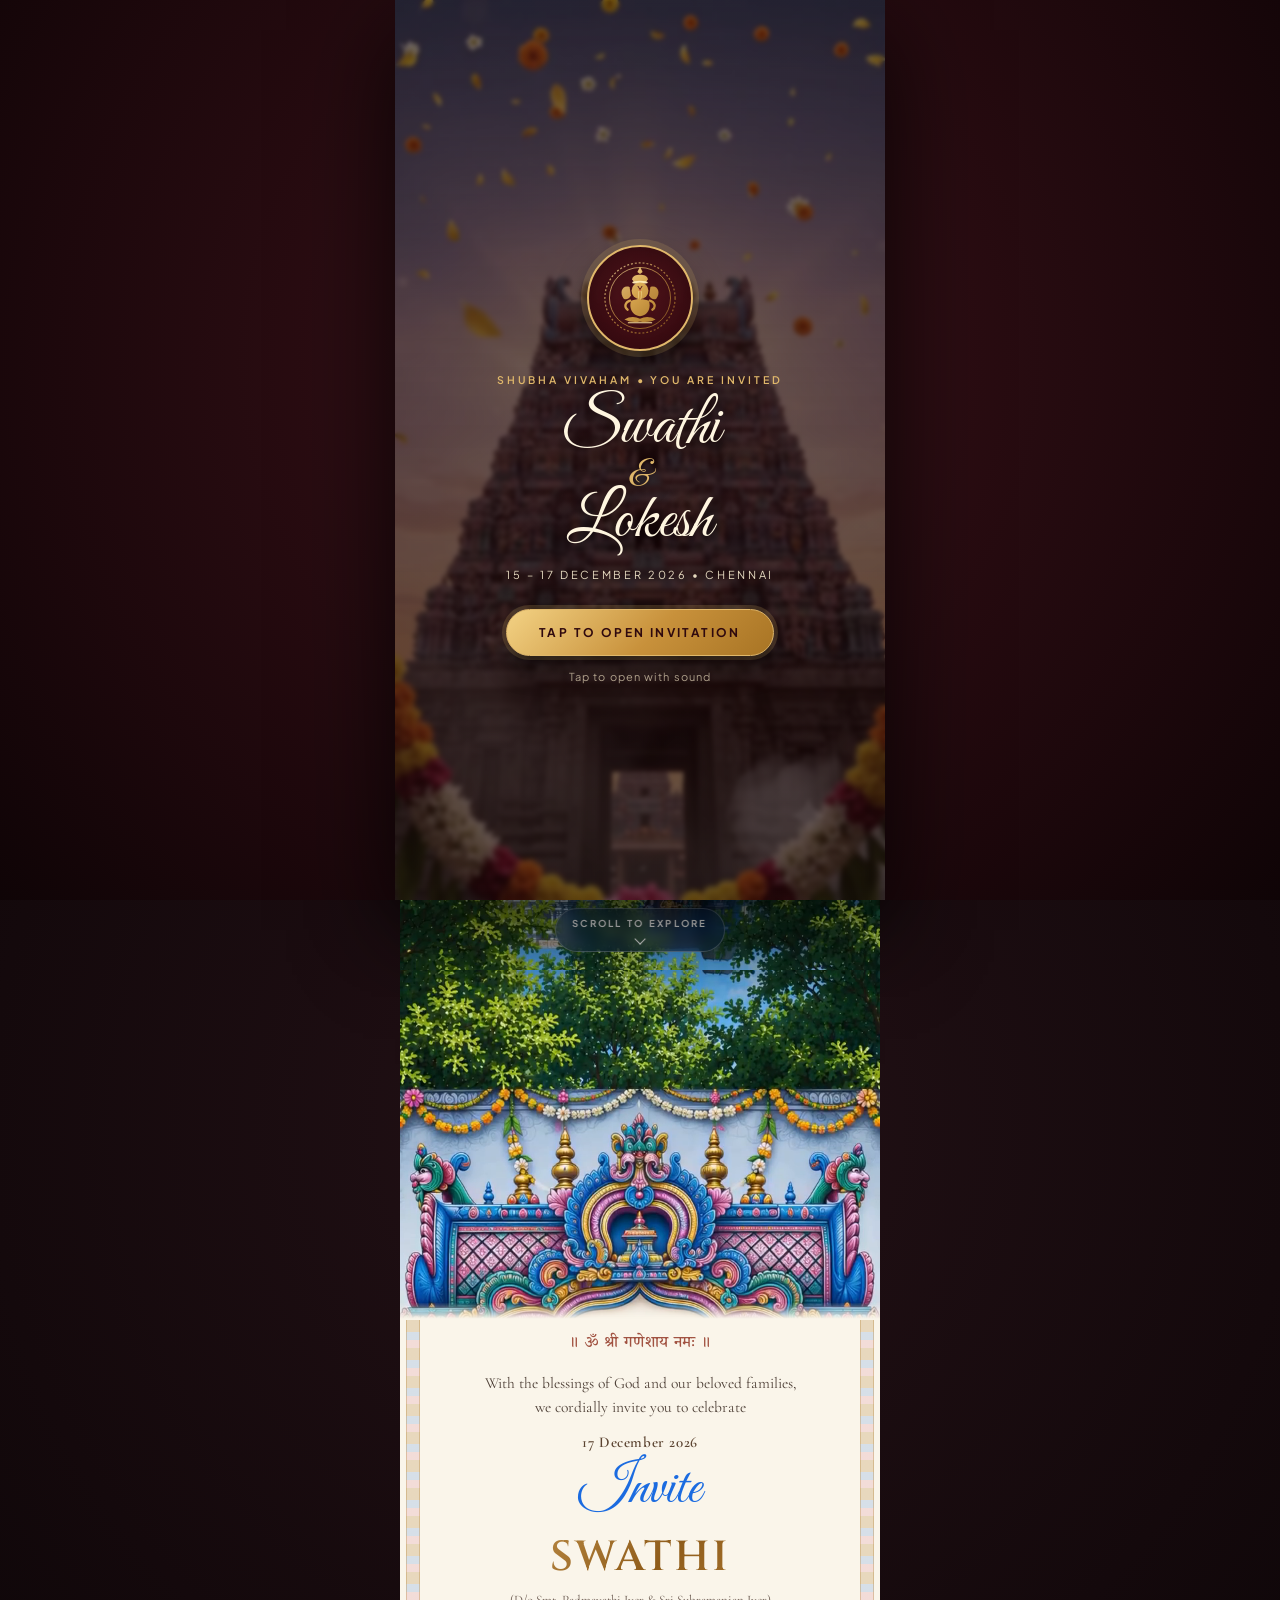
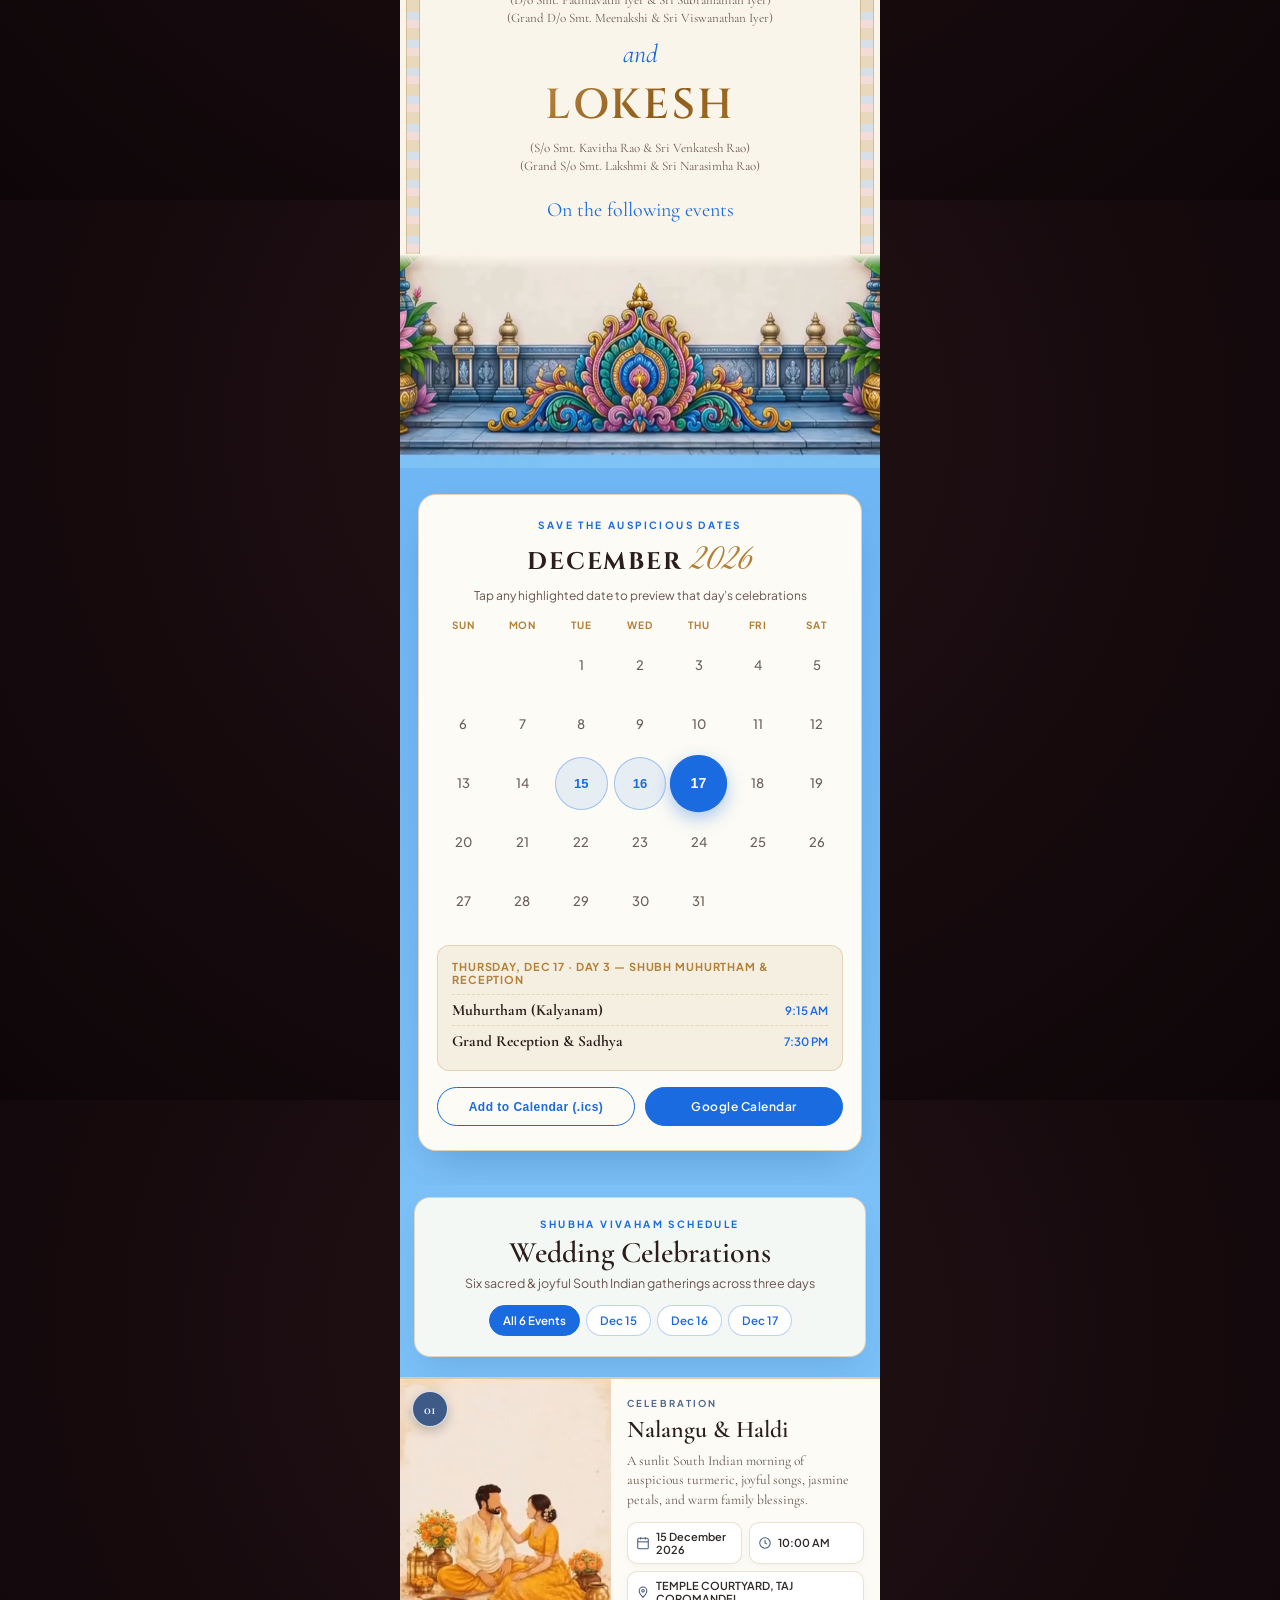
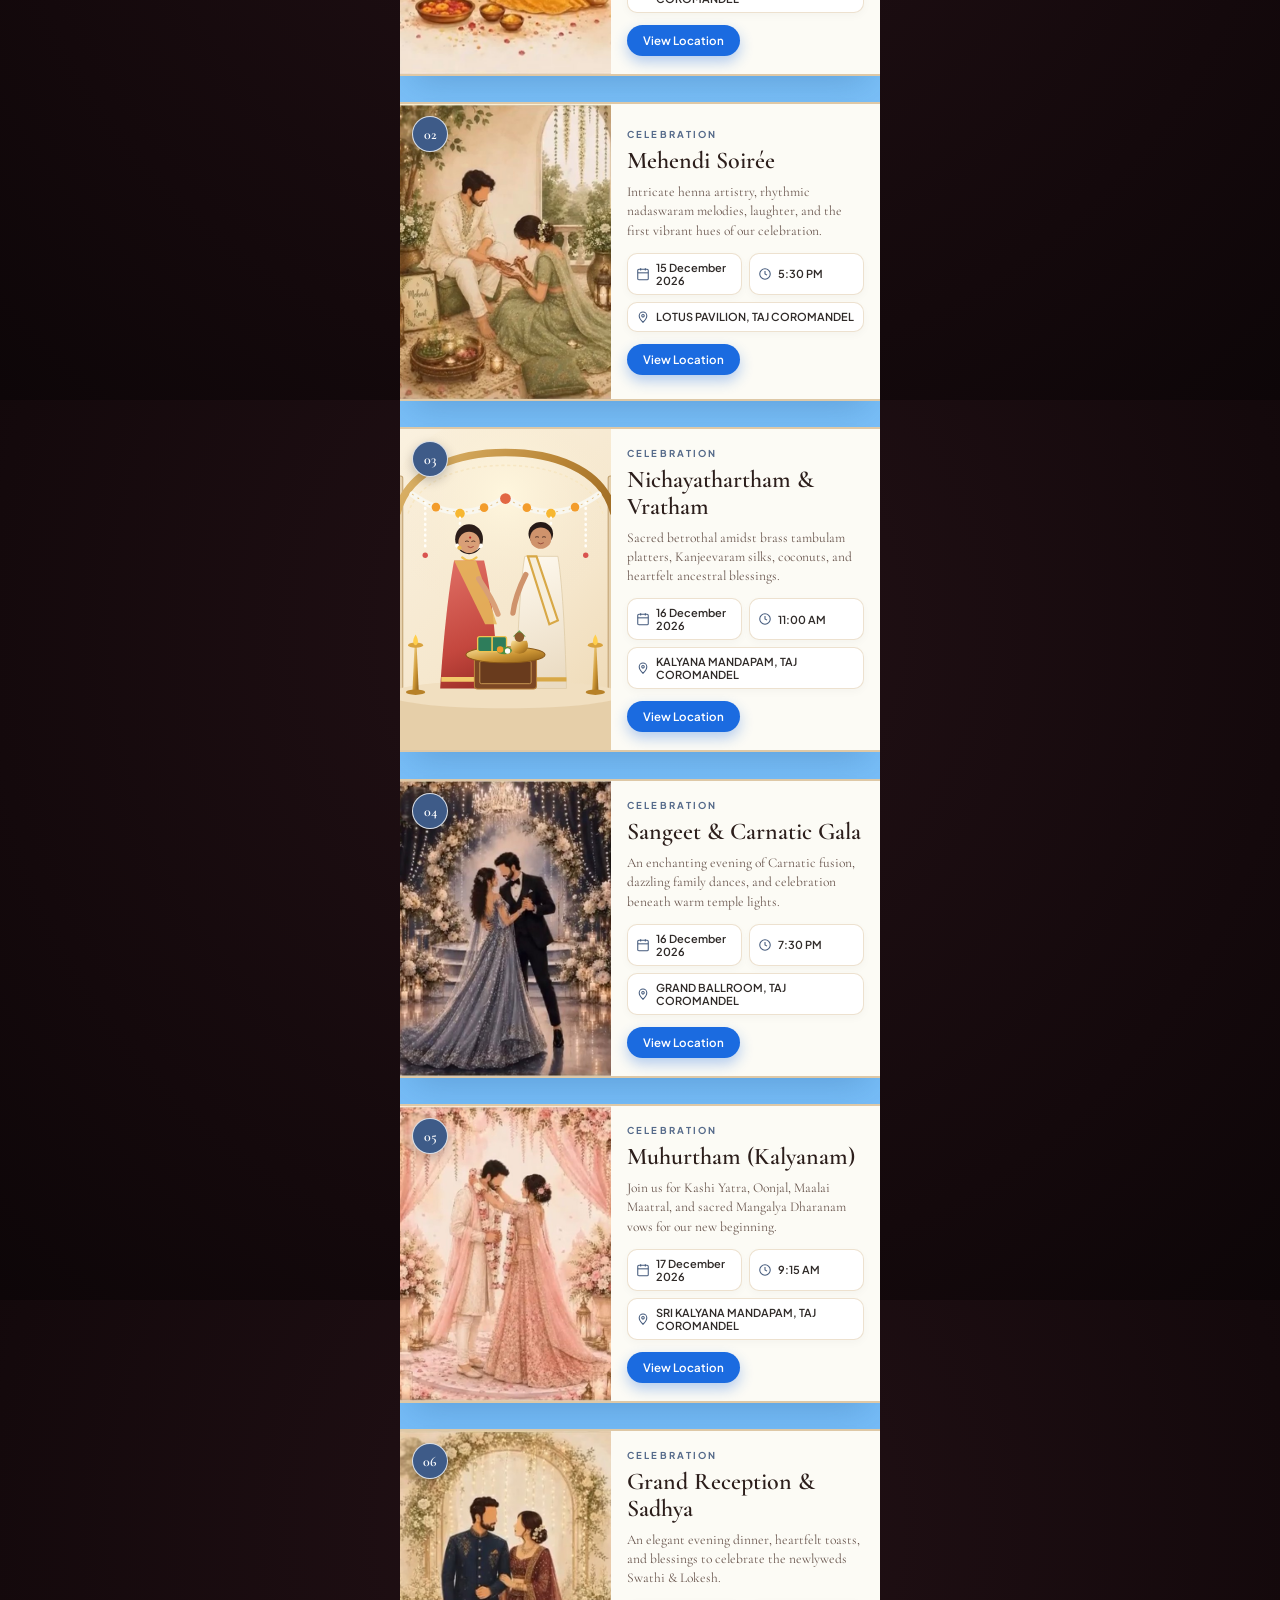
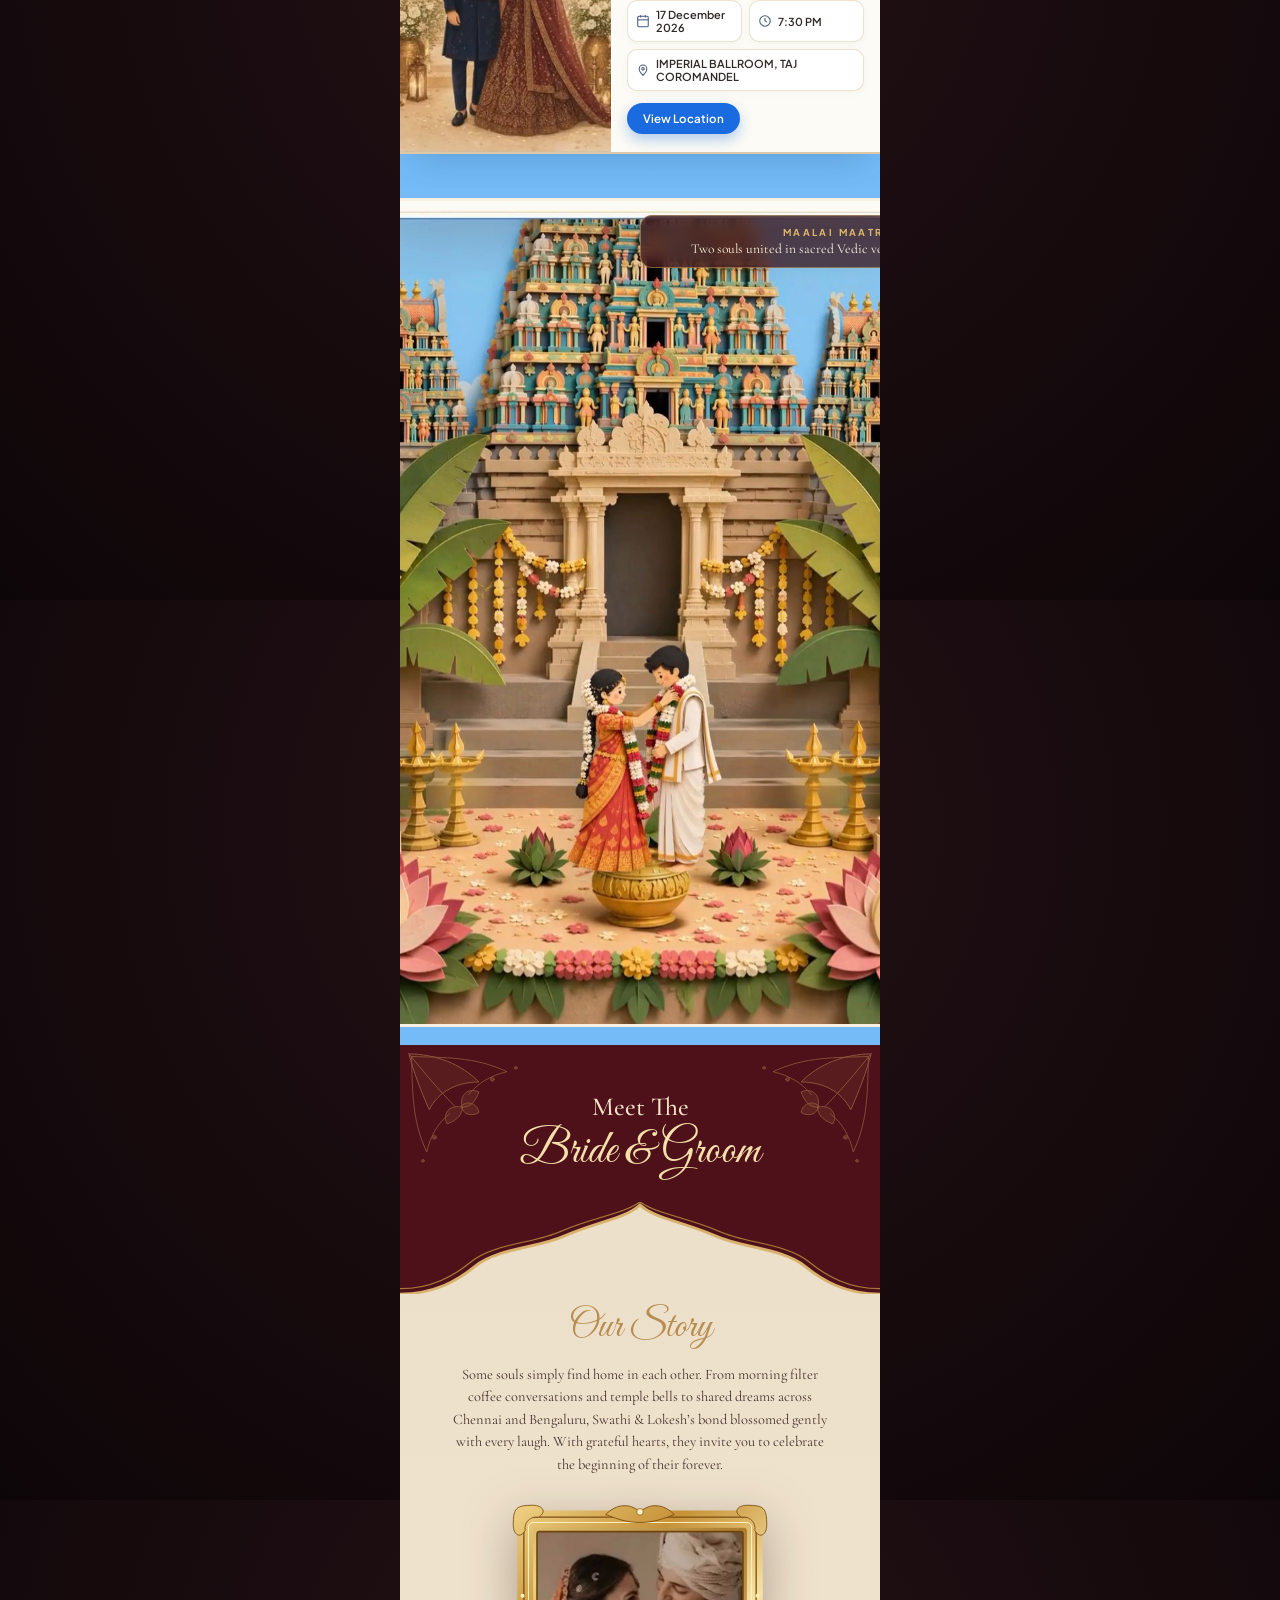
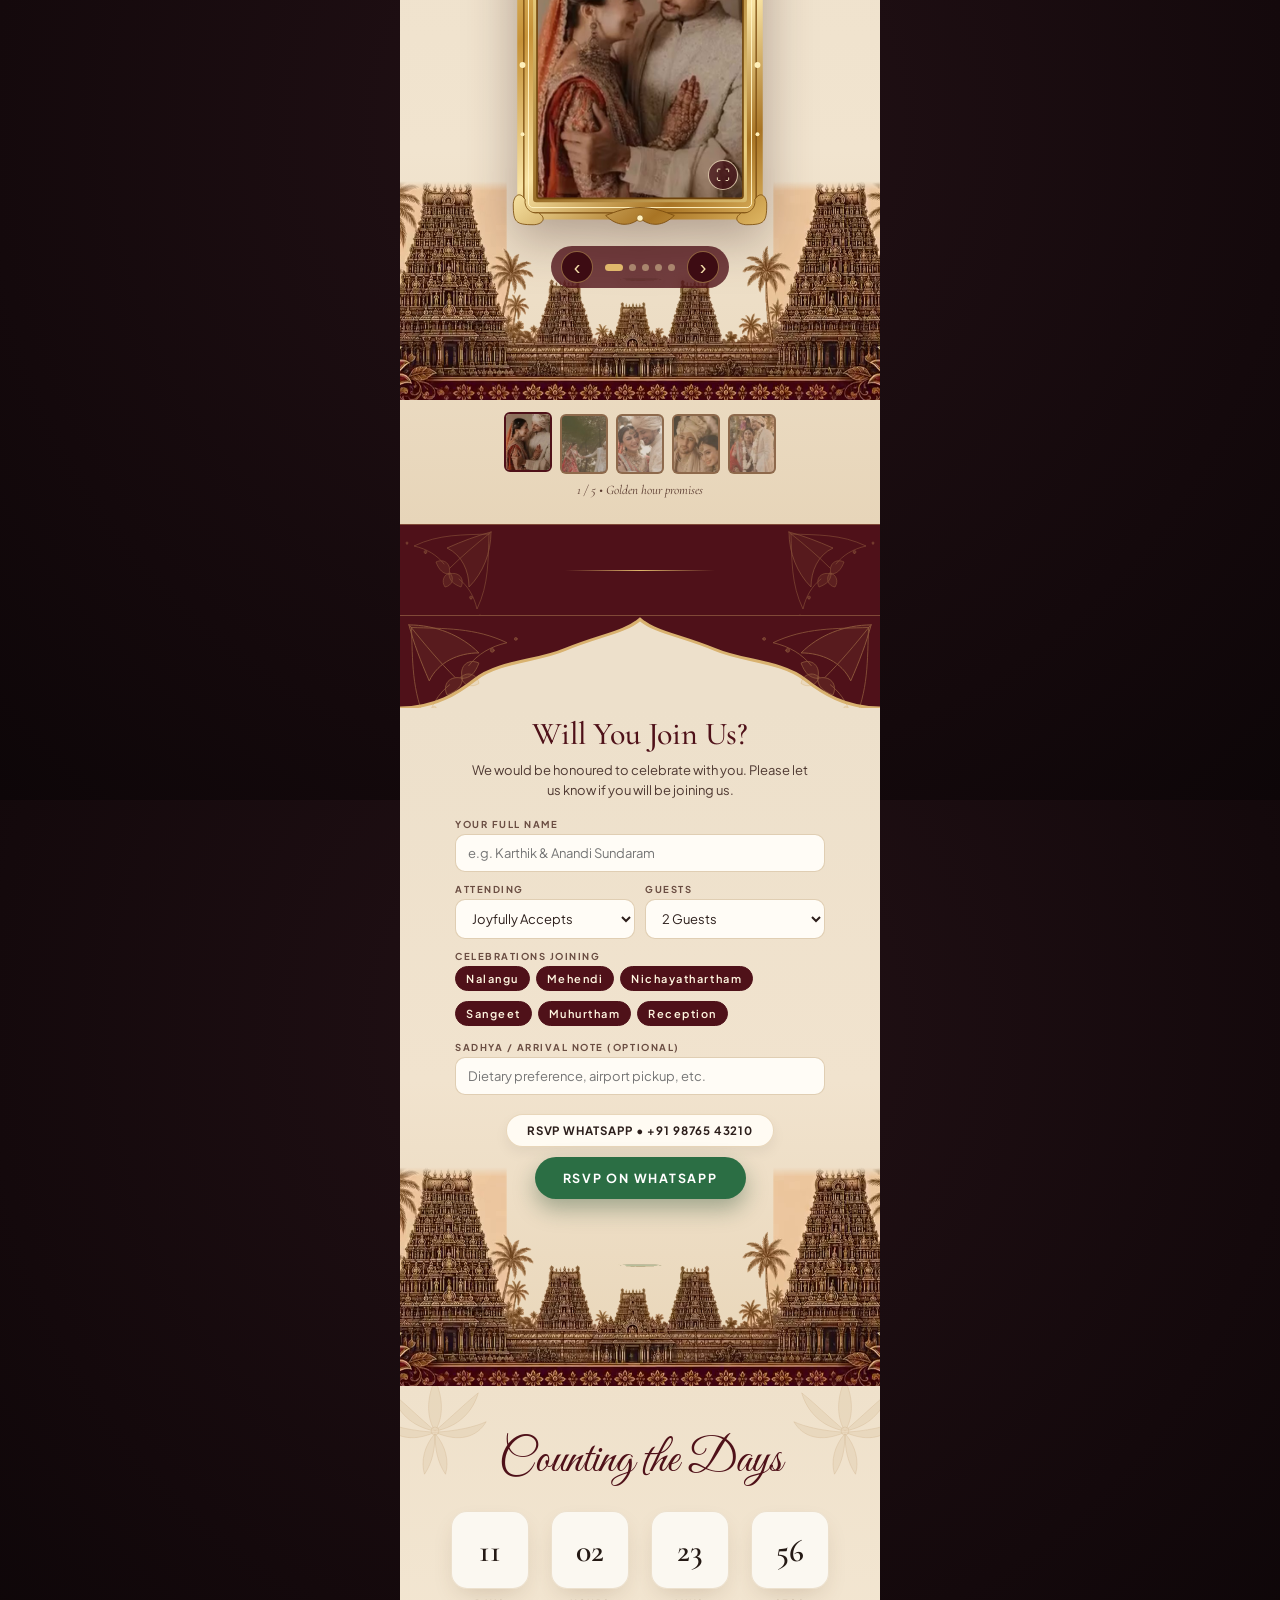
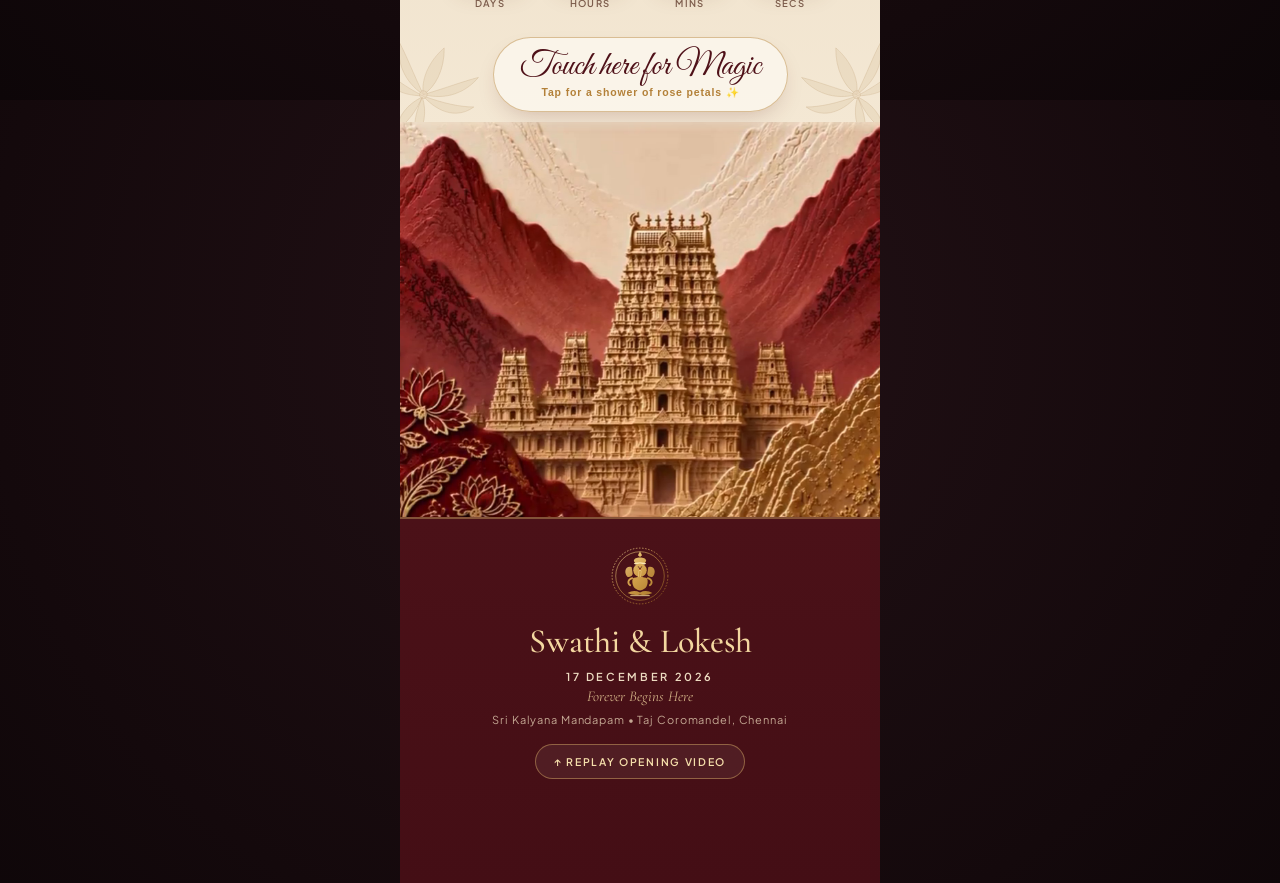
==== index.html @ 9c8e1f67 "Initial commit: Swathi & Lokesh South Indian wedding invitation" ====
<!DOCTYPE html>
<html lang="en">
<head>
  <meta charset="UTF-8" />
  <meta name="viewport" content="width=device-width, initial-scale=1.0, viewport-fit=cover" />
  <title>Swathi &amp; Lokesh — South Indian Wedding Invitation | 17 December 2026</title>
  <meta name="description" content="With the blessings of God and our beloved families, you are warmly invited to celebrate the South Indian wedding of Swathi &amp; Lokesh on 15–17 December 2026 in Chennai." />
  <link rel="preconnect" href="https://fonts.googleapis.com" />
  <link rel="preconnect" href="https://fonts.gstatic.com" crossorigin />
  <link href="https://fonts.googleapis.com/css2?family=Cinzel:wght@400;500;600;700&family=Cormorant+Garamond:ital,wght@0,400;0,500;0,600;1,400;1,600&family=Great+Vibes&family=Noto+Serif+Devanagari:wght@400;500;600&family=Plus+Jakarta+Sans:wght@400;500;600;700&display=swap" rel="stylesheet" />
  <link rel="stylesheet" href="styles.css" />
</head>
<body class="intro-locked">
  <!-- Floating Rose Petal Shower Layer (Intro Burst + Touch Here for Magic) -->
  <div id="petalLayer" class="petal-layer" aria-hidden="true"></div>

  <!-- =========================================================
       OPENING VIDEO INTRO (TAP TO OPEN -> PLAY -> REVEAL MAIN)
       ========================================================= -->
  <div id="introOverlay" class="intro-overlay" role="dialog" aria-modal="true" aria-label="Swathi and Lokesh Wedding Video Invitation">
    <div class="intro-video-stage">
      <video id="introVideo" class="intro-video" playsinline preload="auto" poster="assets/intro-poster.jpg">
        <source src="assets/intro.mp4" type="video/mp4" />
      </video>

      <!-- Subtle playback controls (visible while video is playing) -->
      <div class="intro-video-controls">
        <button id="introMuteBtn" type="button" class="intro-ctrl-btn" aria-label="Mute intro video">
          Sound On
        </button>
        <button id="introSkipBtn" type="button" class="intro-ctrl-btn" aria-label="Skip intro video">
          Skip &rsaquo;
        </button>
      </div>

      <!-- Tap-to-open cover shown before video starts -->
      <div class="intro-tap-cover" id="introTapCover" role="button" tabindex="0" aria-label="Tap to open and play Swathi and Lokesh wedding invitation video">
        <div class="intro-centerpiece">
          <div class="intro-crest-ring">
            <img src="assets/ganesha-emblem.svg" alt="Lord Ganesha Crest" class="intro-ganesha" />
          </div>
          <p class="intro-eyebrow">SHUBHA VIVAHAM &bull; YOU ARE INVITED</p>
          <h1 class="intro-couple">
            <span>Swathi</span>
            <span class="intro-amp">&amp;</span>
            <span>Lokesh</span>
          </h1>
          <p class="intro-date-line">15 – 17 DECEMBER 2026 &bull; CHENNAI</p>

          <button id="openInviteBtn" type="button" class="open-door-btn">
            <span>TAP TO OPEN INVITATION</span>
            <span class="btn-shimmer" aria-hidden="true"></span>
          </button>
          <p class="intro-tap-hint">Tap to open with sound</p>
        </div>
      </div>
    </div>
  </div>

  <!-- Right-edge Section Navigation Dots -->
  <nav id="sectionNav" class="section-nav" aria-label="Invitation sections">
    <a href="#sec-hero" class="nav-dot active" data-sec="sec-hero" title="Welcome" aria-label="Welcome"></a>
    <a href="#sec-invite" class="nav-dot" data-sec="sec-invite" title="Formal Invite" aria-label="Formal Invite"></a>
    <a href="#sec-calendar" class="nav-dot" data-sec="sec-calendar" title="Calendar" aria-label="Calendar"></a>
    <a href="#sec-events" class="nav-dot" data-sec="sec-events" title="Celebrations" aria-label="Celebrations"></a>
    <a href="#sec-diorama" class="nav-dot" data-sec="sec-diorama" title="Maalai Maatral" aria-label="Maalai Maatral"></a>
    <a href="#sec-story-gallery" class="nav-dot" data-sec="sec-story-gallery" title="Story &amp; Gallery" aria-label="Story and Gallery"></a>
    <a href="#sec-rsvp" class="nav-dot" data-sec="sec-rsvp" title="RSVP" aria-label="RSVP"></a>
    <a href="#sec-closing" class="nav-dot" data-sec="sec-closing" title="Countdown &amp; Closing" aria-label="Countdown and Closing"></a>
  </nav>

  <!-- =========================================================
       MAIN INVITATION EXPERIENCE
       ========================================================= -->
  <main id="inviteMain" class="invite-shell" aria-hidden="true">

    <!-- SECTION 1: HERO AZURE SKY + BEHIND-GOPURAM PARALLAX -->
    <section id="sec-hero" class="invite-section sec-hero reveal-section">
      <div class="sky-backdrop" aria-hidden="true">
        <div class="cloud cloud-1"></div>
        <div class="cloud cloud-2"></div>
        <div class="cloud cloud-3"></div>
      </div>

      <!-- Title sits between Sky and Gopuram Cutout so it glides behind the tower -->
      <div id="heroParallaxTitle" class="hero-title-layer">
        <p class="hero-top-kicker anim-rise" style="--d: 0.08s">SHUBHA VIVAHAM</p>
        <h2 class="hero-names anim-rise" style="--d: 0.16s">
          <span class="hero-name-main">SWATHI</span>
          <span class="hero-name-and">AND</span>
          <span class="hero-name-main">LOKESH</span>
        </h2>
        <p class="hero-date-sub anim-rise" style="--d: 0.28s">17 DECEMBER 2026</p>
        <p class="hero-married-sub anim-rise" style="--d: 0.36s">ARE GETTING MARRIED</p>
      </div>

      <!-- Foreground Gopuram Cutout (transparent sky) -->
      <div class="hero-gopuram-wrap">
        <img src="assets/hero-gopuram-cutout.png" alt="Vibrant South Indian Temple Gopuram" class="hero-gopuram-img" />
      </div>

      <a href="#sec-invite" class="scroll-cue" aria-label="Scroll to Formal Invitation">
        <span>SCROLL TO EXPLORE</span>
        <span class="scroll-arrow"></span>
      </a>
    </section>

    <!-- SECTION 2: PAINTED MANDAPAM ARCH & FORMAL INVITE -->
    <section id="sec-invite" class="invite-section sec-invite reveal-section">
      <div class="mandapam-top-wrap anim-rise" style="--d: 0.05s">
        <img src="assets/mandapam-arch-top.png" alt="Ornate Painted South Indian Mandapam Arch" class="mandapam-arch-top-img" />
      </div>

      <div class="mandapam-body">
        <div class="temple-side-border left" aria-hidden="true"></div>
        <div class="temple-side-border right" aria-hidden="true"></div>

        <div class="mandapam-content">
          <p class="shlok-om anim-rise" style="--d: 0.1s" lang="sa">॥ ॐ श्री गणेशाय नमः ॥</p>
          <p class="invite-blessing anim-rise" style="--d: 0.16s">
            With the blessings of God and our beloved families,<br />
            we cordially invite you to celebrate
          </p>
          <p class="invite-date-pill anim-rise" style="--d: 0.22s">17 December 2026</p>

          <h3 class="invite-script-heading anim-scale-in" style="--d: 0.26s">Invite</h3>

          <div class="invite-person anim-from-left" style="--d: 0.32s">
            <h4 class="invite-gold-name">SWATHI</h4>
            <p class="lineage-line">(D/o Smt. Padmavathi Iyer &amp; Sri Subramanian Iyer)</p>
            <p class="lineage-line">(Grand D/o Smt. Meenakshi &amp; Sri Viswanathan Iyer)</p>
          </div>

          <p class="invite-and-script anim-scale-in" style="--d: 0.38s">and</p>

          <div class="invite-person anim-from-right" style="--d: 0.42s">
            <h4 class="invite-gold-name">LOKESH</h4>
            <p class="lineage-line">(S/o Smt. Kavitha Rao &amp; Sri Venkatesh Rao)</p>
            <p class="lineage-line">(Grand S/o Smt. Lakshmi &amp; Sri Narasimha Rao)</p>
          </div>

          <p class="invite-events-lead anim-rise" style="--d: 0.48s">On the following events</p>
        </div>
      </div>

      <div class="mandapam-bottom-wrap anim-rise" style="--d: 0.2s">
        <img src="assets/mandapam-arch-bottom.png" alt="Hand-painted South Indian Temple Balustrade" class="mandapam-arch-bottom-img" />
      </div>
    </section>

    <!-- SECTION 3: INTERACTIVE SAVE-THE-DATES CALENDAR (DECEMBER 2026) -->
    <section id="sec-calendar" class="invite-section sec-calendar reveal-section">
      <div class="sky-transition-band">
        <article class="calendar-card anim-scale-in" style="--d: 0.1s">
          <div class="calendar-inner">
            <p class="cal-eyebrow">SAVE THE AUSPICIOUS DATES</p>
            <h3 class="cal-heading">
              <span class="cal-month">DECEMBER</span>
              <span class="cal-year">2026</span>
            </h3>
            <p class="cal-subtitle">Tap any highlighted date to preview that day&rsquo;s celebrations</p>

            <div class="cal-weekdays" aria-hidden="true">
              <span>SUN</span><span>MON</span><span>TUE</span><span>WED</span><span>THU</span><span>FRI</span><span>SAT</span>
            </div>
            <div id="calendarGrid" class="cal-grid" role="grid" aria-label="December 2026 Wedding Calendar">
              <!-- Populated by script.js -->
            </div>

            <div id="calDayPreview" class="cal-day-preview" aria-live="polite">
              <!-- Dynamic selected date events -->
            </div>

            <div class="cal-actions">
              <button id="downloadIcsBtn" type="button" class="cal-btn-outline">
                Add to Calendar (.ics)
              </button>
              <a
                class="cal-btn-solid"
                target="_blank"
                rel="noopener noreferrer"
                href="https://calendar.google.com/calendar/render?action=TEMPLATE&text=Swathi+%26+Lokesh+South+Indian+Wedding&dates=20261215T043000Z/20261217T173000Z&details=Three-day+South+Indian+Wedding+Celebration+of+Swathi+%26+Lokesh+at+Taj+Coromandel%2C+Chennai.&location=Taj+Coromandel%2C+Nungambakkam%2C+Chennai"
              >
                Google Calendar
              </a>
            </div>
          </div>
        </article>
      </div>
    </section>

    <!-- SECTION 4: 6 SOUTH INDIAN WEDDING EVENTS -->
    <section id="sec-events" class="invite-section sec-events reveal-section">
      <header class="events-header anim-rise" style="--d: 0.08s">
        <p class="events-eyebrow">SHUBHA VIVAHAM SCHEDULE</p>
        <h3 class="events-title">Wedding Celebrations</h3>
        <p class="events-sub">Six sacred &amp; joyful South Indian gatherings across three days</p>

        <div class="day-tabs" role="tablist" aria-label="Filter wedding celebrations by day">
          <button type="button" class="day-tab active" data-day="all" role="tab" aria-selected="true">All 6 Events</button>
          <button type="button" class="day-tab" data-day="2026-12-15" role="tab" aria-selected="false">Dec 15</button>
          <button type="button" class="day-tab" data-day="2026-12-16" role="tab" aria-selected="false">Dec 16</button>
          <button type="button" class="day-tab" data-day="2026-12-17" role="tab" aria-selected="false">Dec 17</button>
        </div>
      </header>

      <div id="eventsList" class="events-stack">
        <!-- Rendered dynamically by script.js -->
      </div>
    </section>

    <!-- SECTION 5: SACRED MAALAI MAATRAL TEMPLE DIORAMA -->
    <section id="sec-diorama" class="invite-section sec-diorama reveal-section">
      <div class="diorama-frame anim-scale-in" style="--d: 0.08s">
        <img src="assets/diorama-temple-couple.jpg" alt="3D South Indian temple wedding diorama of bride and groom exchanging garlands" class="diorama-img" id="dioramaImg" />
        <div class="diorama-lamp-glow left" aria-hidden="true"></div>
        <div class="diorama-lamp-glow right" aria-hidden="true"></div>
        <div class="diorama-caption anim-rise" style="--d: 0.25s">
          <span class="diorama-tag">MAALAI MAATRAL</span>
          <p>Two souls united in sacred Vedic vows, silk, and jasmine</p>
        </div>
      </div>
    </section>

    <!-- SECTION 6: MEET THE BRIDE & GROOM · OUR STORY & 5-PHOTO GALLERY -->
    <section id="sec-story-gallery" class="invite-section sec-story-gallery reveal-section">
      <div class="maroon-header">
        <img src="assets/floral-filigree.svg" alt="" class="filigree-corner left" aria-hidden="true" />
        <img src="assets/floral-filigree.svg" alt="" class="filigree-corner right" aria-hidden="true" />

        <div class="maroon-title-wrap anim-rise" style="--d: 0.08s">
          <p class="meet-the-label">Meet The</p>
          <h3 class="bride-groom-script">Bride &amp; Groom</h3>
        </div>
      </div>

      <!-- Ornate Gold Scalloped Arch Opening into Ivory Story & Gallery -->
      <div class="scalloped-arch-panel">
        <div class="arch-scallop-cap" aria-hidden="true">
          <svg viewBox="0 0 480 120" preserveAspectRatio="none" class="scallop-svg">
            <path d="M0,120 L0,0 L480,0 L480,120 C445,120 422,102 405,84 C382,60 342,60 315,44 C278,24 256,22 240,4 C224,22 202,24 165,44 C138,60 98,60 75,84 C58,102 35,120 0,120 Z" fill="#4f1119" />
            <path d="M0,120 C35,120 58,102 75,84 C98,60 138,60 165,44 C202,24 224,22 240,4 C256,22 278,24 315,44 C342,60 382,60 405,84 C422,102 445,120 480,120" fill="none" stroke="#d9b26f" stroke-width="3.5" />
            <path d="M0,113 C32,113 54,96 71,78 C94,54 134,54 161,38 C198,18 222,16 240,0 C258,16 282,18 319,38 C346,54 386,54 409,78 C426,96 448,113 480,113" fill="none" stroke="#a67938" stroke-width="1.5" />
          </svg>
        </div>

        <div class="arch-ivory-content">
          <h4 class="our-story-script anim-rise" style="--d: 0.12s">Our Story</h4>
          <p class="our-story-copy anim-rise" style="--d: 0.18s">
            Some souls simply find home in each other. From morning filter coffee conversations
            and temple bells to shared dreams across Chennai and Bengaluru, Swathi &amp; Lokesh&rsquo;s
            bond blossomed gently with every laugh. With grateful hearts, they invite you to
            celebrate the beginning of their forever.
          </p>

          <!-- Ornate Gold Framed 5-Image Gallery Carousel -->
          <div class="gallery-stage anim-scale-in" style="--d: 0.24s">
            <div id="galleryFrameWrap" class="gallery-frame-wrap" role="region" aria-label="Couple Photo Gallery">
              <img id="galleryMainImg" src="assets/gallery-1.jpg" alt="Swathi and Lokesh couple portrait 1" class="gallery-photo" />
              <img src="assets/gold-frame.svg" alt="" class="gold-frame-overlay" aria-hidden="true" />
              <button id="galleryOpenLightbox" type="button" class="gallery-expand-btn" aria-label="View full screen photo">
                &#x26F6;
              </button>
            </div>

            <!-- Panoramic Sepia Temple Skyline Anchor -->
            <div class="skyline-backdrop-wrap" aria-hidden="true">
              <img src="assets/maroon-temple-skyline.png" alt="" class="skyline-img" />
            </div>

            <!-- Carousel Controls (overlaying skyline like video) -->
            <div class="gallery-controls">
              <button id="galPrevBtn" type="button" class="gal-arrow" aria-label="Previous gallery photo">&lsaquo;</button>
              <div id="galDots" class="gal-dots" role="tablist" aria-label="Choose gallery photo"></div>
              <button id="galNextBtn" type="button" class="gal-arrow" aria-label="Next gallery photo">&rsaquo;</button>
            </div>
          </div>

          <!-- 5 Thumbnail Slots (easy preview & replacement) -->
          <div id="galThumbStrip" class="gal-thumb-strip anim-rise" style="--d: 0.3s" aria-label="Gallery photo thumbnails"></div>
          <p id="galCaption" class="gal-caption">1 / 5 &bull; Golden hour promises</p>
        </div>
      </div>

      <div class="maroon-divider-band">
        <img src="assets/floral-filigree.svg" alt="" class="divider-ornament left" aria-hidden="true" />
        <span class="divider-flourish" aria-hidden="true"></span>
        <img src="assets/floral-filigree.svg" alt="" class="divider-ornament right" aria-hidden="true" />
      </div>
    </section>

    <!-- SECTION 7: WILL YOU JOIN US? WHATSAPP RSVP -->
    <section id="sec-rsvp" class="invite-section sec-rsvp reveal-section">
      <div class="rsvp-maroon-shell">
        <img src="assets/floral-filigree.svg" alt="" class="filigree-corner left" aria-hidden="true" />
        <img src="assets/floral-filigree.svg" alt="" class="filigree-corner right" aria-hidden="true" />

        <div class="rsvp-scallop-cap" aria-hidden="true">
          <svg viewBox="0 0 480 110" preserveAspectRatio="none" class="scallop-svg">
            <path d="M0,110 L0,0 L480,0 L480,110 C445,110 422,92 405,76 C382,54 342,54 315,40 C278,22 256,20 240,4 C224,20 202,22 165,40 C138,54 98,54 75,76 C58,92 35,110 0,110 Z" fill="#4f1119" />
            <path d="M0,110 C35,110 58,92 75,76 C98,54 138,54 165,40 C202,22 224,20 240,4 C256,20 278,22 315,40 C342,54 382,54 405,76 C422,92 445,110 480,110" fill="none" stroke="#d9b26f" stroke-width="3.5" />
          </svg>
        </div>

        <div class="rsvp-arch-body">
          <h3 class="rsvp-heading anim-rise" style="--d: 0.1s">Will You Join Us?</h3>
          <p class="rsvp-intro anim-rise" style="--d: 0.16s">
            We would be honoured to celebrate with you. Please let us know if you will be joining us.
          </p>

          <form id="rsvpForm" class="rsvp-form anim-rise" style="--d: 0.22s" novalidate>
            <div class="rsvp-field">
              <label for="rsvpName">YOUR FULL NAME</label>
              <input id="rsvpName" type="text" placeholder="e.g. Karthik &amp; Anandi Sundaram" required />
            </div>

            <div class="rsvp-row">
              <div class="rsvp-field">
                <label for="rsvpStatus">ATTENDING</label>
                <select id="rsvpStatus">
                  <option value="Joyfully Accepts">Joyfully Accepts</option>
                  <option value="Regretfully Declines">Regretfully Declines</option>
                </select>
              </div>
              <div class="rsvp-field">
                <label for="rsvpGuests">GUESTS</label>
                <select id="rsvpGuests">
                  <option value="1">1 Guest</option>
                  <option value="2" selected>2 Guests</option>
                  <option value="3">3 Guests</option>
                  <option value="4">4 Guests</option>
                  <option value="5+">5+ Family</option>
                </select>
              </div>
            </div>

            <div class="rsvp-field">
              <label>CELEBRATIONS JOINING</label>
              <div class="rsvp-checks">
                <label class="rsvp-pill"><input type="checkbox" value="Nalangu & Haldi" checked /><span>Nalangu</span></label>
                <label class="rsvp-pill"><input type="checkbox" value="Mehendi Soirée" checked /><span>Mehendi</span></label>
                <label class="rsvp-pill"><input type="checkbox" value="Nichayathartham & Vratham" checked /><span>Nichayathartham</span></label>
                <label class="rsvp-pill"><input type="checkbox" value="Sangeet & Carnatic Gala" checked /><span>Sangeet</span></label>
                <label class="rsvp-pill"><input type="checkbox" value="Muhurtham (Kalyanam)" checked /><span>Muhurtham</span></label>
                <label class="rsvp-pill"><input type="checkbox" value="Grand Reception & Sadhya" checked /><span>Reception</span></label>
              </div>
            </div>

            <div class="rsvp-field">
              <label for="rsvpNote">SADHYA / ARRIVAL NOTE (OPTIONAL)</label>
              <input id="rsvpNote" type="text" placeholder="Dietary preference, airport pickup, etc." />
            </div>

            <div class="rsvp-submit-wrap">
              <div class="rsvp-desk-pill">RSVP WHATSAPP &bull; +91 98765 43210</div>
              <button type="submit" class="btn-rsvp-wa">
                <span>RSVP ON WHATSAPP</span>
              </button>
            </div>
          </form>

          <div class="rsvp-skyline-base" aria-hidden="true">
            <img src="assets/maroon-temple-skyline.png" alt="" class="skyline-img" />
          </div>
        </div>
      </div>
    </section>

    <!-- SECTION 8: CLOSING VIEW (COUNTDOWN + TOUCH FOR MAGIC + TEMPLE MOUNTAINS) -->
    <section id="sec-closing" class="invite-section sec-closing reveal-section">
      <div class="parchment-countdown-band">
        <img src="assets/embossed-lotus.svg" alt="" class="embossed-corner tl" aria-hidden="true" />
        <img src="assets/embossed-lotus.svg" alt="" class="embossed-corner tr" aria-hidden="true" />
        <img src="assets/embossed-lotus.svg" alt="" class="embossed-corner bl" aria-hidden="true" />
        <img src="assets/embossed-lotus.svg" alt="" class="embossed-corner br" aria-hidden="true" />

        <h3 class="counting-script anim-rise" style="--d: 0.08s">Counting the Days</h3>

        <div class="countdown-row anim-scale-in" style="--d: 0.16s" aria-live="off">
          <div class="cd-card">
            <div class="cd-box"><span id="cdDays">00</span></div>
            <small>DAYS</small>
          </div>
          <div class="cd-card">
            <div class="cd-box"><span id="cdHours">00</span></div>
            <small>HOURS</small>
          </div>
          <div class="cd-card">
            <div class="cd-box"><span id="cdMins">00</span></div>
            <small>MINS</small>
          </div>
          <div class="cd-card">
            <div class="cd-box"><span id="cdSecs">00</span></div>
            <small>SECS</small>
          </div>
        </div>

        <button id="magicPetalBtn" type="button" class="magic-touch-btn anim-rise" style="--d: 0.24s">
          <span class="magic-script">Touch here for Magic</span>
          <span class="magic-hint">Tap for a shower of rose petals &#10024;</span>
        </button>
      </div>

      <div class="closing-mountains-wrap">
        <img src="assets/closing-temple-mountains.png" alt="Golden South Indian temple rising amidst sculpted crimson mountains" class="closing-mountains-img" id="closingMountainsImg" />
      </div>

      <footer class="closing-footer">
        <img src="assets/ganesha-emblem.svg" alt="Lord Ganesha" class="closing-ganesha anim-scale-in" style="--d: 0.08s" />
        <h2 class="closing-couple anim-rise" style="--d: 0.14s">Swathi &amp; Lokesh</h2>
        <p class="closing-date anim-rise" style="--d: 0.2s">17 DECEMBER 2026</p>
        <p class="closing-forever anim-rise" style="--d: 0.24s">Forever Begins Here</p>
        <p class="closing-venue anim-rise" style="--d: 0.28s">Sri Kalyana Mandapam &bull; Taj Coromandel, Chennai</p>

        <button id="replayIntroBtn" type="button" class="replay-btn anim-rise" style="--d: 0.32s">
          &uarr; REPLAY OPENING VIDEO
        </button>
      </footer>
    </section>

  </main>

  <!-- =========================================================
       POST-INTRO BOTTOM PREVIEW CONFIRMATION BAR
       ========================================================= -->
  <div id="previewBar" class="preview-bar" hidden>
    <button id="previewConfirmBtn" type="button" class="preview-bar-btn">
      <span class="preview-pulse" aria-hidden="true"></span>
      <span>This is a preview only &mdash; click to confirm</span>
    </button>
  </div>

  <!-- =========================================================
       PREVIEW CONFIRMATION MODAL (MAYUR & SUMIT ON WHATSAPP)
       ========================================================= -->
  <div id="confirmModal" class="modal-backdrop" role="dialog" aria-modal="true" aria-labelledby="confirmModalTitle" hidden>
    <div class="modal-card">
      <button id="closeConfirmModal" type="button" class="modal-close" aria-label="Close modal">&times;</button>
      <p class="modal-eyebrow">INVITATION PREVIEW</p>
      <h3 id="confirmModalTitle" class="modal-title">Confirm This Wedding Invite</h3>
      <p class="modal-copy">
        Love this South Indian wedding invitation for <strong>Swathi &amp; Lokesh</strong>? Reach out directly on WhatsApp to confirm, customize photos &amp; dates, and publish yours:
      </p>

      <div class="modal-contacts-text">
        Contact Mayur - 8866363293 &nbsp;|&nbsp; Sumit - 9427000017
      </div>

      <div class="wa-btn-stack">
        <a
          class="wa-contact-btn"
          target="_blank"
          rel="noopener noreferrer"
          href="https://wa.me/918866363293?text=Hello%20Mayur!%20I%20just%20previewed%20the%20Swathi%20%26%20Lokesh%20South%20Indian%20wedding%20invitation%20website%20and%20I%E2%80%99m%20interested%20in%20confirming%20a%20custom%20invite.%20Please%20share%20the%20next%20steps!"
        >
          <span class="wa-chip">WhatsApp</span>
          <span class="wa-person">Contact Mayur &ndash; 8866363293</span>
        </a>

        <a
          class="wa-contact-btn"
          target="_blank"
          rel="noopener noreferrer"
          href="https://wa.me/919427000017?text=Hello%20Sumit!%20I%20just%20previewed%20the%20Swathi%20%26%20Lokesh%20South%20Indian%20wedding%20invitation%20website%20and%20I%E2%80%99m%20interested%20in%20confirming%20a%20custom%20invite.%20Please%20share%20the%20next%20steps!"
        >
          <span class="wa-chip">WhatsApp</span>
          <span class="wa-person">Contact Sumit &ndash; 9427000017</span>
        </a>
      </div>
    </div>
  </div>

  <!-- =========================================================
       GALLERY FULL-SCREEN LIGHTBOX MODAL
       ========================================================= -->
  <div id="lightboxModal" class="modal-backdrop lightbox-backdrop" role="dialog" aria-modal="true" aria-label="Couple photo viewer" hidden>
    <div class="lightbox-card">
      <button id="lbClose" type="button" class="modal-close" aria-label="Close gallery">&times;</button>
      <div class="lightbox-frame">
        <img id="lbImg" src="" alt="" />
        <p id="lbCaption" class="lb-caption"></p>
      </div>
      <div class="lb-controls">
        <button id="lbPrev" type="button" class="lb-nav" aria-label="Previous photo">&larr; Prev</button>
        <span id="lbCounter" class="lb-counter">1 / 5</span>
        <button id="lbNext" type="button" class="lb-nav" aria-label="Next photo">Next &rarr;</button>
      </div>
    </div>
  </div>

  <script src="script.js"></script>
</body>
</html>
---- styles.css ----
:root {
  --sky-deep: #0b6fd6;
  --sky-mid: #1a88ea;
  --sky-band: #74bbf7;
  --ivory-warm: #faf5ea;
  --ivory-card: #fcfbf5;
  --parchment: #f2e5d0;
  --maroon-deep: #4f1119;
  --maroon-footer: #440e15;
  --gold-temple: #b38038;
  --gold-bright: #e0b86b;
  --gold-pale: #f5dfab;
  --cobalt-ink: #1b6be0;
  --emerald-rsvp: #2b6e44;
  --ink-dark: #2c1e1b;
  --ink-muted: #68554d;

  --font-display: 'Cinzel', 'Cormorant Garamond', Georgia, serif;
  --font-serif: 'Cormorant Garamond', Georgia, serif;
  --font-script: 'Great Vibes', 'Cormorant Garamond', cursive;
  --font-sans: 'Plus Jakarta Sans', -apple-system, BlinkMacSystemFont, sans-serif;
  --font-devanagari: 'Noto Serif Devanagari', serif;
}

*,
*::before,
*::after {
  box-sizing: border-box;
}

html {
  scroll-behavior: smooth;
  scroll-snap-type: y proximity;
  background: radial-gradient(circle at 50% 25%, #231116 0%, #14090c 70%, #0d0608 100%);
  color: var(--ink-dark);
  font-family: var(--font-sans);
  -webkit-font-smoothing: antialiased;
}

body {
  margin: 0;
  min-height: 100vh;
  overflow-x: hidden;
  display: flex;
  justify-content: center;
  background: transparent;
}

body.intro-locked {
  overflow: hidden;
  height: 100vh;
}

/* =========================================================
   PETAL LAYER (INTRO BURST & TOUCH HERE FOR MAGIC)
   ========================================================= */
.petal-layer {
  position: fixed;
  inset: 0;
  pointer-events: none;
  z-index: 1200;
  overflow: hidden;
}

.petal-node {
  position: fixed;
  top: -60px;
  pointer-events: none;
  will-change: transform, opacity;
  animation: petalCascade var(--dur, 4.8s) cubic-bezier(0.28, 0.08, 0.32, 1) forwards;
}

.petal-burst-node {
  position: fixed;
  pointer-events: none;
  will-change: transform, opacity;
  animation: petalBurst var(--dur, 2.4s) cubic-bezier(0.18, 0.85, 0.35, 1) forwards;
}

@keyframes petalCascade {
  0% {
    transform: translate3d(0, -40px, 0) rotateZ(0deg) rotateX(0deg) scale(0.85);
    opacity: 0;
  }
  10% {
    opacity: 0.96;
  }
  50% {
    transform: translate3d(var(--sway, 42px), 52vh, 0) rotateZ(var(--rotMid, 160deg)) rotateX(150deg) scale(1);
    opacity: 0.95;
  }
  90% {
    opacity: 0.88;
  }
  100% {
    transform: translate3d(var(--endX, -24px), 112vh, 0) rotateZ(var(--rotEnd, 360deg)) rotateX(320deg) scale(0.92);
    opacity: 0;
  }
}

@keyframes petalBurst {
  0% {
    transform: translate3d(0, 0, 0) rotate(0deg) scale(0.45);
    opacity: 0;
  }
  16% {
    opacity: 1;
  }
  100% {
    transform: translate3d(var(--tx, 0px), var(--ty, -260px), 0) rotate(var(--rot, 260deg)) scale(1.05);
    opacity: 0;
  }
}

/* =========================================================
   OPENING VIDEO INTRO OVERLAY (TAP TO OPEN -> PLAY -> MAIN)
   ========================================================= */
.intro-overlay {
  position: fixed;
  inset: 0;
  z-index: 1000;
  display: flex;
  align-items: center;
  justify-content: center;
  background: radial-gradient(circle at 50% 40%, #3a1219 0%, #1d080c 70%, #0f0406 100%);
  transition: opacity 0.85s cubic-bezier(0.22, 1, 0.36, 1), visibility 0.85s;
}

.intro-overlay.is-finished {
  opacity: 0;
  visibility: hidden;
  pointer-events: none;
}

.intro-video-stage {
  position: relative;
  width: min(100vw, 490px);
  height: 100vh;
  max-height: 100dvh;
  overflow: hidden;
  background: #140709;
  box-shadow: 0 30px 90px rgba(0, 0, 0, 0.78);
}

.intro-video {
  display: block;
  width: 100%;
  height: 100%;
  object-fit: cover;
}

.intro-video-controls {
  position: absolute;
  top: max(16px, env(safe-area-inset-top));
  right: 16px;
  z-index: 6;
  display: flex;
  gap: 8px;
  opacity: 0;
  pointer-events: none;
  transform: translateY(-6px);
  transition: opacity 0.35s ease, transform 0.35s ease;
}

.intro-overlay.is-playing:not(.is-finished) .intro-video-controls {
  opacity: 1;
  pointer-events: auto;
  transform: translateY(0);
}

.intro-ctrl-btn {
  border: 1px solid rgba(245, 223, 171, 0.45);
  background: rgba(24, 6, 9, 0.62);
  backdrop-filter: blur(8px);
  color: #fff3d6;
  font-family: var(--font-sans);
  font-size: 11px;
  font-weight: 600;
  letter-spacing: 0.08em;
  padding: 7px 13px;
  border-radius: 999px;
  cursor: pointer;
  transition: background 0.2s ease;
}

.intro-ctrl-btn:hover {
  background: rgba(54, 14, 20, 0.85);
}

.intro-tap-cover {
  position: absolute;
  inset: 0;
  z-index: 5;
  cursor: pointer;
  outline: none;
  background: linear-gradient(
    180deg,
    rgba(22, 6, 9, 0.56) 0%,
    rgba(32, 8, 13, 0.68) 48%,
    rgba(22, 6, 9, 0.62) 100%
  );
  backdrop-filter: blur(2px);
  transition: opacity 0.55s ease, visibility 0.55s, transform 0.6s cubic-bezier(0.22, 1, 0.36, 1);
}

.intro-overlay.is-playing .intro-tap-cover {
  opacity: 0;
  visibility: hidden;
  pointer-events: none;
  transform: scale(1.04);
}

.intro-centerpiece {
  position: relative;
  z-index: 5;
  height: 100%;
  padding: 64px 24px 36px;
  display: flex;
  flex-direction: column;
  align-items: center;
  justify-content: center;
  text-align: center;
  color: var(--gold-pale);
}

.intro-crest-ring {
  width: 106px;
  height: 106px;
  border-radius: 50%;
  background: radial-gradient(circle, rgba(79, 17, 25, 0.96) 0%, rgba(44, 7, 12, 0.98) 100%);
  border: 2px solid var(--gold-bright);
  box-shadow: 0 0 0 6px rgba(224, 184, 107, 0.16), 0 14px 30px rgba(0, 0, 0, 0.55);
  display: flex;
  align-items: center;
  justify-content: center;
  margin-bottom: 22px;
  animation: crestFloat 3.4s ease-in-out infinite;
}

@keyframes crestFloat {
  0%, 100% { transform: translateY(0); }
  50% { transform: translateY(-5px); }
}

.intro-ganesha {
  width: 78px;
  height: 78px;
}

.intro-eyebrow {
  margin: 0 0 10px;
  font-size: 10.5px;
  letter-spacing: 0.28em;
  color: var(--gold-bright);
  font-weight: 600;
}

.intro-couple {
  margin: 0;
  font-family: var(--font-script);
  font-weight: 400;
  font-size: clamp(48px, 12vw, 64px);
  line-height: 1.02;
  color: #fff6e0;
  text-shadow: 0 4px 18px rgba(0, 0, 0, 0.6);
  display: flex;
  flex-direction: column;
  align-items: center;
}

.intro-amp {
  font-size: 0.56em;
  color: var(--gold-bright);
  margin: -4px 0;
}

.intro-date-line {
  margin: 12px 0 28px;
  font-size: 11px;
  letter-spacing: 0.24em;
  color: rgba(255, 244, 214, 0.88);
}

.open-door-btn {
  position: relative;
  overflow: hidden;
  border: 1.5px solid var(--gold-bright);
  background: linear-gradient(135deg, #f3d284 0%, #c8913b 55%, #a87424 100%);
  color: #2f090e;
  font-family: var(--font-sans);
  font-size: 12px;
  font-weight: 700;
  letter-spacing: 0.2em;
  padding: 15px 32px;
  border-radius: 999px;
  cursor: pointer;
  box-shadow: 0 10px 28px rgba(0, 0, 0, 0.45), 0 0 0 4px rgba(224, 184, 107, 0.2);
  transition: transform 0.25s ease, box-shadow 0.25s ease;
}

.open-door-btn:hover {
  transform: translateY(-2px);
  box-shadow: 0 14px 32px rgba(0, 0, 0, 0.55), 0 0 0 6px rgba(224, 184, 107, 0.28);
}

.btn-shimmer {
  position: absolute;
  inset: 0;
  background: linear-gradient(110deg, transparent 30%, rgba(255, 255, 255, 0.5) 50%, transparent 70%);
  transform: translateX(-110%);
  animation: shimmerSweep 2.8s ease-in-out infinite;
}

@keyframes shimmerSweep {
  0%, 40% { transform: translateX(-110%); }
  100% { transform: translateX(130%); }
}

.intro-tap-hint {
  margin: 14px 0 0;
  font-size: 11px;
  letter-spacing: 0.1em;
  color: rgba(255, 240, 206, 0.7);
}

/* =========================================================
   RIGHT-EDGE SECTION NAV DOTS
   ========================================================= */
.section-nav {
  position: fixed;
  right: max(12px, calc(50vw - 266px));
  top: 50%;
  transform: translateY(-50%);
  z-index: 400;
  display: flex;
  flex-direction: column;
  gap: 10px;
  padding: 8px 5px;
  border-radius: 999px;
  background: rgba(24, 10, 14, 0.34);
  backdrop-filter: blur(8px);
  opacity: 0;
  pointer-events: none;
  transition: opacity 0.45s ease;
}

body:not(.intro-locked) .section-nav {
  opacity: 1;
  pointer-events: auto;
}

.nav-dot {
  width: 8px;
  height: 8px;
  border-radius: 50%;
  background: rgba(255, 246, 224, 0.45);
  transition: transform 0.25s ease, background 0.25s ease, height 0.25s ease;
}

.nav-dot.active {
  background: var(--gold-bright);
  height: 18px;
  border-radius: 999px;
}

@media (max-width: 560px) {
  .section-nav {
    right: 6px;
    gap: 8px;
    padding: 6px 4px;
  }
}

/* =========================================================
   MAIN SHELL & SECTION REVEAL ANIMATIONS
   ========================================================= */
.invite-shell {
  width: 100%;
  max-width: 480px;
  min-height: 100vh;
  background: var(--ivory-warm);
  box-shadow: 0 0 80px rgba(0, 0, 0, 0.55);
  overflow-x: clip;
}

.invite-section {
  position: relative;
  scroll-snap-align: start;
  scroll-snap-stop: normal;
}

.anim-rise,
.anim-from-left,
.anim-from-right,
.anim-scale-in {
  opacity: 0;
  transition:
    opacity 0.85s cubic-bezier(0.22, 1, 0.36, 1) var(--d, 0s),
    transform 0.9s cubic-bezier(0.22, 1, 0.36, 1) var(--d, 0s);
  will-change: opacity, transform;
}

.anim-rise { transform: translateY(28px); }
.anim-from-left { transform: translateX(-28px); }
.anim-from-right { transform: translateX(28px); }
.anim-scale-in { transform: scale(0.92) translateY(16px); }

.reveal-section.is-visible .anim-rise,
.reveal-section.is-visible .anim-from-left,
.reveal-section.is-visible .anim-from-right,
.reveal-section.is-visible .anim-scale-in {
  opacity: 1;
  transform: translate3d(0, 0, 0) scale(1);
}

/* =========================================================
   SECTION 1: HERO AZURE SKY + GOPURAM PARALLAX
   ========================================================= */
.sec-hero {
  position: relative;
  min-height: 100dvh;
  display: flex;
  flex-direction: column;
  justify-content: flex-end;
  overflow: hidden;
  background: linear-gradient(180deg, #0b6ed5 0%, #1687ec 48%, #47a8f6 100%);
}

.sky-backdrop {
  position: absolute;
  inset: 0;
  pointer-events: none;
  z-index: 1;
}

.cloud {
  position: absolute;
  border-radius: 999px;
  background: radial-gradient(circle at 40% 45%, rgba(255, 255, 255, 0.72), rgba(255, 255, 255, 0.08) 72%, transparent);
  filter: blur(8px);
}

.cloud-1 {
  width: 210px;
  height: 54px;
  top: 12%;
  left: -40px;
  animation: cloudDrift 28s linear infinite;
}

.cloud-2 {
  width: 180px;
  height: 44px;
  top: 24%;
  right: -50px;
  animation: cloudDriftRev 34s linear infinite;
}

.cloud-3 {
  width: 250px;
  height: 60px;
  top: 40%;
  left: 15%;
  opacity: 0.55;
  animation: cloudDrift 42s linear infinite;
}

@keyframes cloudDrift {
  0% { transform: translateX(-30px); }
  50% { transform: translateX(55px); }
  100% { transform: translateX(-30px); }
}

@keyframes cloudDriftRev {
  0% { transform: translateX(30px); }
  50% { transform: translateX(-55px); }
  100% { transform: translateX(30px); }
}

.hero-title-layer {
  position: relative;
  z-index: 2;
  padding: 58px 24px 0;
  text-align: center;
  color: #ffffff;
  margin-bottom: -140px;
  will-change: transform, opacity;
}

.hero-top-kicker {
  margin: 0 0 10px;
  font-size: 10.5px;
  letter-spacing: 0.34em;
  color: rgba(255, 255, 255, 0.88);
  font-weight: 600;
}

.hero-names {
  margin: 0;
  font-family: var(--font-display);
  font-weight: 500;
  display: flex;
  flex-direction: column;
  align-items: center;
  line-height: 1.08;
  text-shadow: 0 4px 20px rgba(7, 54, 114, 0.35);
}

.hero-name-main {
  font-size: clamp(36px, 9.5vw, 48px);
  letter-spacing: 0.08em;
}

.hero-name-and {
  font-size: 15px;
  letter-spacing: 0.24em;
  margin: 4px 0;
  opacity: 0.94;
}

.hero-date-sub {
  margin: 16px 0 4px;
  font-size: 11.5px;
  font-weight: 600;
  letter-spacing: 0.22em;
  color: #ffffff;
}

.hero-married-sub {
  margin: 0;
  font-size: 10.5px;
  letter-spacing: 0.26em;
  color: rgba(255, 255, 255, 0.92);
}

.hero-gopuram-wrap {
  position: relative;
  z-index: 4;
  width: 100%;
  margin-top: auto;
  pointer-events: none;
}

.hero-gopuram-img {
  display: block;
  width: 100%;
  height: auto;
  filter: drop-shadow(0 -6px 18px rgba(10, 52, 108, 0.25));
}

.scroll-cue {
  position: absolute;
  bottom: 18px;
  left: 50%;
  transform: translateX(-50%);
  z-index: 6;
  display: flex;
  flex-direction: column;
  align-items: center;
  gap: 6px;
  text-decoration: none;
  color: #ffffff;
  font-size: 9.5px;
  font-weight: 700;
  letter-spacing: 0.24em;
  padding: 8px 16px;
  border-radius: 999px;
  background: rgba(11, 40, 82, 0.48);
  backdrop-filter: blur(6px);
  border: 1px solid rgba(255, 255, 255, 0.25);
}

.scroll-arrow {
  width: 8px;
  height: 8px;
  border-right: 1.6px solid #fff;
  border-bottom: 1.6px solid #fff;
  transform: rotate(45deg);
  animation: arrowBob 1.6s ease-in-out infinite;
}

@keyframes arrowBob {
  0%, 100% { transform: translateY(-2px) rotate(45deg); }
  50% { transform: translateY(3px) rotate(45deg); }
}

/* =========================================================
   SECTION 2: MANDAPAM ARCH & FORMAL INVITE
   ========================================================= */
.sec-invite {
  background: var(--ivory-warm);
  position: relative;
}

.mandapam-top-wrap {
  position: relative;
  z-index: 2;
  background: linear-gradient(180deg, #47a8f6 0%, #3a9cf2 35%, var(--ivory-warm) 36%);
}

.mandapam-arch-top-img,
.mandapam-arch-bottom-img {
  display: block;
  width: 100%;
  height: auto;
}

.mandapam-body {
  position: relative;
  background: var(--ivory-warm);
  padding: 12px 36px 26px;
  text-align: center;
}

.temple-side-border {
  position: absolute;
  top: 0;
  bottom: 0;
  width: 14px;
  background:
    repeating-linear-gradient(
      180deg,
      rgba(179, 128, 56, 0.25) 0 12px,
      rgba(27, 107, 224, 0.16) 12px 20px,
      rgba(209, 107, 134, 0.18) 20px 28px
    );
  border-inline: 1px solid rgba(179, 128, 56, 0.35);
}

.temple-side-border.left { left: 6px; }
.temple-side-border.right { right: 6px; }

.mandapam-content {
  position: relative;
  z-index: 2;
}

.shlok-om {
  margin: 0 0 14px;
  font-family: var(--font-devanagari);
  font-size: 16px;
  font-weight: 500;
  color: #a15241;
  letter-spacing: 0.04em;
}

.invite-blessing {
  margin: 0 0 14px;
  font-family: var(--font-serif);
  font-size: 15.5px;
  line-height: 1.55;
  color: #4f4138;
}

.invite-date-pill {
  margin: 0 0 10px;
  font-family: var(--font-serif);
  font-size: 15px;
  font-weight: 600;
  color: #5b4330;
  letter-spacing: 0.04em;
}

.invite-script-heading {
  margin: 0 0 12px;
  font-family: var(--font-script);
  font-weight: 400;
  font-size: 56px;
  line-height: 1;
  color: var(--cobalt-ink);
}

.invite-person {
  margin: 8px 0;
}

.invite-gold-name {
  margin: 0 0 6px;
  font-family: var(--font-display);
  font-size: clamp(32px, 8.5vw, 42px);
  font-weight: 600;
  letter-spacing: 0.06em;
  background: linear-gradient(135deg, #d2a45c 0%, #8f5c1a 55%, #b8843b 100%);
  -webkit-background-clip: text;
  background-clip: text;
  color: transparent;
}

.lineage-line {
  margin: 2px 0;
  font-family: var(--font-serif);
  font-size: 13px;
  color: #6b5b51;
}

.invite-and-script {
  margin: 12px 0 8px;
  font-family: var(--font-serif);
  font-style: italic;
  font-size: 26px;
  color: var(--cobalt-ink);
}

.invite-events-lead {
  margin: 24px 0 6px;
  font-family: var(--font-serif);
  font-size: 20px;
  color: var(--cobalt-ink);
}

/* =========================================================
   SECTION 3: INTERACTIVE DECEMBER 2026 CALENDAR WIDGET
   ========================================================= */
.sec-calendar {
  background: linear-gradient(180deg, #6fb6f5 0%, #7bc0f7 100%);
  padding: 26px 18px 34px;
}

.calendar-card {
  background: var(--ivory-card);
  border-radius: 18px;
  border: 1.5px solid rgba(179, 128, 56, 0.35);
  box-shadow: 0 20px 44px -14px rgba(13, 62, 120, 0.28);
  padding: 24px 18px;
  text-align: center;
}

.cal-eyebrow {
  margin: 0 0 6px;
  font-size: 10px;
  font-weight: 700;
  letter-spacing: 0.24em;
  color: var(--cobalt-ink);
}

.cal-heading {
  margin: 0;
  display: flex;
  justify-content: center;
  align-items: baseline;
  gap: 8px;
}

.cal-month {
  font-family: var(--font-display);
  font-size: 24px;
  letter-spacing: 0.08em;
  color: var(--ink-dark);
}

.cal-year {
  font-family: var(--font-script);
  font-size: 38px;
  color: var(--gold-temple);
  font-weight: 400;
}

.cal-subtitle {
  margin: 4px 0 16px;
  font-size: 12px;
  color: var(--ink-muted);
}

.cal-weekdays,
.cal-grid {
  display: grid;
  grid-template-columns: repeat(7, 1fr);
  gap: 6px;
}

.cal-weekdays {
  margin-bottom: 8px;
  font-size: 10px;
  font-weight: 700;
  letter-spacing: 0.08em;
  color: var(--gold-temple);
}

.cal-cell {
  aspect-ratio: 1;
  display: flex;
  align-items: center;
  justify-content: center;
  font-size: 13px;
  font-weight: 500;
  border-radius: 50%;
  color: #6b5e58;
  position: relative;
}

button.cal-cell.is-event {
  border: 1.5px solid rgba(27, 107, 224, 0.35);
  background: rgba(27, 107, 224, 0.09);
  color: var(--cobalt-ink);
  font-weight: 700;
  cursor: pointer;
  transition: transform 0.2s ease, background 0.2s ease, color 0.2s ease, box-shadow 0.2s ease;
}

button.cal-cell.is-wedding-main {
  border-color: var(--gold-temple);
  box-shadow: 0 0 0 2px rgba(179, 128, 56, 0.24);
}

button.cal-cell.is-selected {
  background: var(--cobalt-ink);
  color: #ffffff;
  border-color: var(--cobalt-ink);
  transform: scale(1.08);
  box-shadow: 0 6px 16px rgba(27, 107, 224, 0.35);
}

.cal-day-preview {
  margin: 18px 0 16px;
  padding: 14px;
  background: #f5efe2;
  border-radius: 12px;
  border: 1px solid rgba(179, 128, 56, 0.25);
  text-align: left;
}

.cal-preview-head {
  margin: 0 0 8px;
  font-size: 11px;
  font-weight: 700;
  letter-spacing: 0.08em;
  text-transform: uppercase;
  color: var(--gold-temple);
}

.cal-preview-item {
  display: flex;
  justify-content: space-between;
  align-items: baseline;
  gap: 8px;
  padding: 6px 0;
  border-top: 1px dashed rgba(179, 128, 56, 0.24);
  font-size: 13px;
}

.cal-preview-item strong {
  color: var(--ink-dark);
  font-family: var(--font-serif);
  font-size: 15.5px;
}

.cal-preview-item span {
  font-size: 11.5px;
  font-weight: 600;
  color: var(--cobalt-ink);
  white-space: nowrap;
}

.cal-actions {
  display: flex;
  gap: 10px;
  flex-wrap: wrap;
}

.cal-btn-outline,
.cal-btn-solid {
  flex: 1;
  min-width: 145px;
  padding: 11px 14px;
  border-radius: 999px;
  font-size: 12px;
  font-weight: 600;
  letter-spacing: 0.04em;
  text-decoration: none;
  text-align: center;
  cursor: pointer;
  transition: transform 0.2s ease, background 0.2s ease;
}

.cal-btn-outline {
  border: 1.5px solid var(--cobalt-ink);
  background: transparent;
  color: var(--cobalt-ink);
}

.cal-btn-solid {
  border: 1.5px solid var(--cobalt-ink);
  background: var(--cobalt-ink);
  color: #ffffff;
}

.cal-btn-outline:hover,
.cal-btn-solid:hover {
  transform: translateY(-1px);
}

/* =========================================================
   SECTION 4: 6 SOUTH INDIAN WEDDING EVENTS (VIDEO STYLE)
   ========================================================= */
.sec-events {
  background: linear-gradient(180deg, #7bc0f7 0%, #74bbf7 100%);
  padding: 12px 0 34px;
}

.events-header {
  margin: 0 14px 20px;
  padding: 20px 16px;
  border-radius: 16px;
  background: rgba(252, 251, 245, 0.94);
  border: 1px solid rgba(179, 128, 56, 0.3);
  text-align: center;
  box-shadow: 0 14px 32px -12px rgba(15, 65, 122, 0.2);
}

.events-eyebrow {
  margin: 0 0 4px;
  font-size: 10px;
  font-weight: 700;
  letter-spacing: 0.24em;
  color: var(--cobalt-ink);
}

.events-title {
  margin: 0 0 4px;
  font-family: var(--font-serif);
  font-size: 30px;
  font-weight: 600;
  color: var(--ink-dark);
}

.events-sub {
  margin: 0 0 14px;
  font-size: 12.5px;
  color: var(--ink-muted);
}

.day-tabs {
  display: flex;
  justify-content: center;
  flex-wrap: wrap;
  gap: 6px;
}

.day-tab {
  border: 1px solid rgba(27, 107, 224, 0.3);
  background: #ffffff;
  color: var(--cobalt-ink);
  font-family: var(--font-sans);
  font-size: 11.5px;
  font-weight: 600;
  padding: 7px 13px;
  border-radius: 999px;
  cursor: pointer;
  transition: background 0.2s ease, color 0.2s ease;
}

.day-tab.active {
  background: var(--cobalt-ink);
  color: #ffffff;
  border-color: var(--cobalt-ink);
}

.events-stack {
  display: flex;
  flex-direction: column;
  gap: 26px;
}

.event-card {
  background: var(--ivory-card);
  border-top: 2px solid rgba(179, 128, 56, 0.42);
  border-bottom: 2px solid rgba(179, 128, 56, 0.42);
  box-shadow: 0 18px 34px -14px rgba(14, 58, 114, 0.24);
  display: grid;
  grid-template-columns: 44% 56%;
  align-items: center;
  min-height: 295px;
  overflow: hidden;
  transition: transform 0.35s ease;
}

.event-card:hover {
  transform: translateY(-2px);
}

.event-art-wrap {
  position: relative;
  height: 100%;
  min-height: 295px;
  background: #f5ecdc;
}

.event-art-img {
  width: 100%;
  height: 100%;
  object-fit: cover;
  display: block;
}

.event-num-badge {
  position: absolute;
  top: 12px;
  left: 12px;
  width: 36px;
  height: 36px;
  border-radius: 50%;
  background: #3e5b88;
  border: 1.5px solid rgba(255, 255, 255, 0.8);
  color: #ffffff;
  font-family: var(--font-serif);
  font-size: 14px;
  font-weight: 600;
  display: flex;
  align-items: center;
  justify-content: center;
  box-shadow: 0 4px 12px rgba(0, 0, 0, 0.22);
}

.event-body {
  padding: 18px 16px;
  display: flex;
  flex-direction: column;
  gap: 8px;
}

.event-kicker {
  margin: 0;
  font-size: 9.5px;
  font-weight: 700;
  letter-spacing: 0.22em;
  color: #556a8a;
}

.event-title {
  margin: 0;
  font-family: var(--font-serif);
  font-size: 24px;
  line-height: 1.12;
  font-weight: 600;
  color: var(--ink-dark);
}

.event-desc {
  margin: 0 0 4px;
  font-family: var(--font-serif);
  font-size: 13.5px;
  line-height: 1.42;
  color: var(--ink-muted);
}

.event-pills {
  display: grid;
  grid-template-columns: 1fr 1fr;
  gap: 7px;
}

.event-pill {
  background: #ffffff;
  border: 1px solid rgba(179, 128, 56, 0.24);
  border-radius: 10px;
  padding: 7px 8px;
  display: flex;
  align-items: center;
  gap: 6px;
  font-size: 11px;
  font-weight: 600;
  color: #2f2a28;
  box-shadow: 0 3px 8px rgba(0, 0, 0, 0.03);
}

.event-pill.full {
  grid-column: 1 / -1;
}

.event-pill svg {
  width: 14px;
  height: 14px;
  flex-shrink: 0;
  stroke: #445a7c;
}

.event-map-btn {
  margin-top: 4px;
  align-self: flex-start;
  display: inline-flex;
  align-items: center;
  gap: 6px;
  padding: 8px 16px;
  border-radius: 999px;
  background: var(--cobalt-ink);
  color: #ffffff;
  font-size: 11.5px;
  font-weight: 600;
  text-decoration: none;
  box-shadow: 0 6px 14px rgba(27, 107, 224, 0.32);
  transition: transform 0.2s ease, background 0.2s ease;
}

.event-map-btn:hover {
  background: #1458bd;
  transform: translateY(-1px);
}

@media (max-width: 390px) {
  .event-card {
    grid-template-columns: 1fr;
  }
  .event-art-wrap {
    height: 220px;
    min-height: 220px;
  }
}

/* =========================================================
   SECTION 5: MAALAI MAATRAL TEMPLE DIORAMA
   ========================================================= */
.sec-diorama {
  background: #74bbf7;
  padding: 10px 0 18px;
}

.diorama-frame {
  position: relative;
  overflow: hidden;
  border-top: 3px solid #f7f0e2;
  border-bottom: 3px solid #f7f0e2;
}

.diorama-img {
  display: block;
  width: 100%;
  height: auto;
  will-change: transform;
}

.diorama-lamp-glow {
  position: absolute;
  bottom: 24%;
  width: 90px;
  height: 90px;
  border-radius: 50%;
  background: radial-gradient(circle, rgba(255, 205, 85, 0.42) 0%, transparent 70%);
  pointer-events: none;
  animation: lampFlicker 2.6s ease-in-out infinite alternate;
}

.diorama-lamp-glow.left { left: 2%; }
.diorama-lamp-glow.right { right: 2%; animation-delay: 0.9s; }

@keyframes lampFlicker {
  0% { opacity: 0.45; transform: scale(0.92); }
  100% { opacity: 0.9; transform: scale(1.08); }
}

.diorama-caption {
  position: absolute;
  top: 14px;
  left: 50%;
  transform: translateX(-50%);
  width: 84%;
  padding: 10px 14px;
  border-radius: 12px;
  background: rgba(54, 14, 20, 0.72);
  backdrop-filter: blur(8px);
  border: 1px solid rgba(224, 184, 107, 0.45);
  text-align: center;
  color: #fff6e0;
}

.diorama-tag {
  display: block;
  font-size: 9.5px;
  font-weight: 700;
  letter-spacing: 0.25em;
  color: var(--gold-bright);
  margin-bottom: 3px;
}

.diorama-caption p {
  margin: 0;
  font-family: var(--font-serif);
  font-size: 13.5px;
}

/* =========================================================
   SECTION 6: MEET THE BRIDE & GROOM · STORY & 5-PHOTO GALLERY
   ========================================================= */
.sec-story-gallery {
  background: var(--maroon-deep);
  position: relative;
  overflow: hidden;
}

.maroon-header {
  position: relative;
  padding: 46px 24px 26px;
  text-align: center;
  color: #f6e7cf;
}

.filigree-corner {
  position: absolute;
  top: 0;
  width: 140px;
  height: 140px;
  opacity: 0.8;
  pointer-events: none;
}

.filigree-corner.left { left: 0; }
.filigree-corner.right { right: 0; transform: scaleX(-1); }

.meet-the-label {
  margin: 0 0 6px;
  font-family: var(--font-serif);
  font-size: 26px;
  font-weight: 500;
  color: #f4e4ca;
}

.bride-groom-script {
  margin: 0;
  font-family: var(--font-script);
  font-weight: 400;
  font-size: 46px;
  line-height: 1.05;
  color: var(--gold-pale);
}

.scalloped-arch-panel {
  position: relative;
  background: #ede0cb;
}

.arch-scallop-cap {
  width: 100%;
  line-height: 0;
  background: #ede0cb;
}

.scallop-svg {
  width: 100%;
  height: 92px;
  display: block;
}

.arch-ivory-content {
  position: relative;
  padding: 8px 20px 26px;
  text-align: center;
  background: linear-gradient(180deg, #ede0cb 0%, #f1e4cf 55%, #e7d5b9 100%);
}

.our-story-script {
  margin: 0 0 12px;
  font-family: var(--font-script);
  font-weight: 400;
  font-size: 40px;
  color: #b78d51;
}

.our-story-copy {
  margin: 0 auto 24px;
  max-width: 380px;
  font-family: var(--font-serif);
  font-size: 14.5px;
  line-height: 1.55;
  color: #46322b;
}

.gallery-stage {
  position: relative;
  padding-bottom: 112px;
}

.gallery-frame-wrap {
  position: relative;
  z-index: 3;
  width: 264px;
  aspect-ratio: 4 / 5;
  margin: 0 auto;
  cursor: pointer;
  filter: drop-shadow(0 16px 26px rgba(48, 17, 14, 0.34));
}

.gallery-photo {
  position: absolute;
  top: 9.6%;
  left: 11%;
  width: 78%;
  height: 80.8%;
  object-fit: cover;
  border-radius: 3px;
  transition: opacity 0.4s ease, transform 0.4s ease;
}

.gallery-photo.is-switching {
  opacity: 0.28;
  transform: scale(0.985);
}

.gold-frame-overlay {
  position: relative;
  z-index: 2;
  width: 100%;
  height: 100%;
  pointer-events: none;
  display: block;
}

.gallery-expand-btn {
  position: absolute;
  right: 13%;
  bottom: 12%;
  z-index: 4;
  width: 30px;
  height: 30px;
  border-radius: 50%;
  border: 1px solid rgba(255, 240, 204, 0.75);
  background: rgba(66, 16, 23, 0.72);
  color: #fff2cc;
  font-size: 14px;
  cursor: pointer;
  display: flex;
  align-items: center;
  justify-content: center;
}

.skyline-backdrop-wrap {
  position: absolute;
  left: -20px;
  right: -20px;
  bottom: 0;
  z-index: 1;
  pointer-events: none;
}

.skyline-img {
  display: block;
  width: 100%;
  height: auto;
}

.gallery-controls {
  position: relative;
  z-index: 4;
  margin-top: 16px;
  display: inline-flex;
  align-items: center;
  gap: 12px;
  padding: 5px 10px;
  border-radius: 999px;
  background: rgba(79, 17, 25, 0.78);
  backdrop-filter: blur(6px);
}

.gal-arrow {
  width: 32px;
  height: 32px;
  border-radius: 50%;
  border: 1px solid rgba(224, 184, 107, 0.5);
  background: #3d0c13;
  color: var(--gold-pale);
  font-size: 20px;
  line-height: 1;
  cursor: pointer;
  display: flex;
  align-items: center;
  justify-content: center;
}

.gal-dots {
  display: flex;
  align-items: center;
  gap: 6px;
}

.gal-dot {
  width: 7px;
  height: 7px;
  border-radius: 999px;
  border: 0;
  padding: 0;
  background: rgba(245, 223, 171, 0.45);
  cursor: pointer;
  transition: width 0.25s ease, background 0.25s ease;
}

.gal-dot.active {
  width: 18px;
  background: var(--gold-bright);
}

.gal-thumb-strip {
  position: relative;
  z-index: 4;
  margin: 14px auto 8px;
  display: flex;
  justify-content: center;
  gap: 8px;
}

.gal-thumb {
  width: 48px;
  height: 60px;
  padding: 0;
  border-radius: 6px;
  overflow: hidden;
  border: 2px solid rgba(179, 128, 56, 0.45);
  background: #2f090e;
  cursor: pointer;
  opacity: 0.72;
  transition: opacity 0.2s ease, transform 0.2s ease, border-color 0.2s ease;
}

.gal-thumb.active {
  opacity: 1;
  border-color: var(--maroon-deep);
  transform: translateY(-2px);
}

.gal-thumb img {
  width: 100%;
  height: 100%;
  object-fit: cover;
  display: block;
}

.gal-caption {
  margin: 4px 0 0;
  font-family: var(--font-serif);
  font-size: 13px;
  font-style: italic;
  color: #5b3b30;
}

.maroon-divider-band {
  position: relative;
  height: 92px;
  background: var(--maroon-deep);
  display: flex;
  align-items: center;
  justify-content: center;
  border-top: 1px solid rgba(217, 178, 111, 0.35);
  border-bottom: 1px solid rgba(217, 178, 111, 0.35);
  overflow: hidden;
}

.divider-ornament {
  position: absolute;
  bottom: -20px;
  width: 110px;
  opacity: 0.7;
}

.divider-ornament.left { left: -12px; transform: rotate(90deg); }
.divider-ornament.right { right: -12px; transform: scaleX(-1) rotate(90deg); }

.divider-flourish {
  width: 150px;
  height: 1px;
  background: linear-gradient(90deg, transparent, var(--gold-bright), transparent);
}

/* =========================================================
   SECTION 7: WILL YOU JOIN US? WHATSAPP RSVP
   ========================================================= */
.sec-rsvp {
  background: var(--maroon-deep);
}

.rsvp-maroon-shell {
  position: relative;
  overflow: hidden;
}

.rsvp-scallop-cap {
  width: 100%;
  line-height: 0;
  background: #ede0cb;
}

.rsvp-arch-body {
  position: relative;
  padding: 6px 22px 0;
  background: linear-gradient(180deg, #ede0cb 0%, #f1e3ce 55%, #e8d5b7 100%);
  text-align: center;
}

.rsvp-heading {
  margin: 0 0 8px;
  font-family: var(--font-serif);
  font-size: 32px;
  font-weight: 500;
  color: var(--maroon-deep);
}

.rsvp-intro {
  margin: 0 auto 18px;
  max-width: 340px;
  font-size: 13px;
  line-height: 1.5;
  color: #4f3932;
}

.rsvp-form {
  position: relative;
  z-index: 3;
  max-width: 370px;
  margin: 0 auto;
  text-align: left;
  display: flex;
  flex-direction: column;
  gap: 11px;
}

.rsvp-row {
  display: grid;
  grid-template-columns: 1fr 1fr;
  gap: 10px;
}

.rsvp-field label {
  display: block;
  margin-bottom: 4px;
  font-size: 9.5px;
  font-weight: 700;
  letter-spacing: 0.16em;
  color: #6a4d42;
}

.rsvp-field input,
.rsvp-field select {
  width: 100%;
  padding: 10px 12px;
  border-radius: 10px;
  border: 1px solid rgba(166, 121, 56, 0.35);
  background: rgba(255, 253, 248, 0.95);
  font-family: var(--font-sans);
  font-size: 13px;
  color: var(--ink-dark);
}

.rsvp-checks {
  display: flex;
  flex-wrap: wrap;
  gap: 6px;
}

.rsvp-pill {
  position: relative;
  cursor: pointer;
}

.rsvp-pill input {
  position: absolute;
  opacity: 0;
  pointer-events: none;
}

.rsvp-pill span {
  display: inline-block;
  padding: 5px 10px;
  border-radius: 999px;
  border: 1px solid rgba(133, 94, 42, 0.32);
  background: rgba(255, 252, 245, 0.85);
  font-size: 11px;
  font-weight: 600;
  color: #5c4338;
  transition: background 0.2s ease, color 0.2s ease, border-color 0.2s ease;
}

.rsvp-pill input:checked + span {
  background: var(--maroon-deep);
  border-color: var(--maroon-deep);
  color: #fff6e0;
}

.rsvp-submit-wrap {
  margin-top: 8px;
  display: flex;
  flex-direction: column;
  align-items: center;
  gap: 10px;
}

.rsvp-desk-pill {
  padding: 8px 20px;
  border-radius: 999px;
  background: rgba(255, 252, 245, 0.95);
  border: 1px solid rgba(179, 128, 56, 0.3);
  font-size: 11.5px;
  font-weight: 700;
  letter-spacing: 0.08em;
  color: var(--ink-dark);
  box-shadow: 0 6px 14px rgba(0, 0, 0, 0.06);
}

.btn-rsvp-wa {
  border: 0;
  padding: 13px 28px;
  border-radius: 999px;
  background: var(--emerald-rsvp);
  color: #ffffff;
  font-family: var(--font-sans);
  font-size: 12.5px;
  font-weight: 700;
  letter-spacing: 0.14em;
  cursor: pointer;
  box-shadow: 0 10px 22px rgba(24, 68, 41, 0.36);
  transition: transform 0.2s ease, background 0.2s ease;
}

.btn-rsvp-wa:hover {
  background: #235c38;
  transform: translateY(-1px);
}

.rsvp-skyline-base {
  margin: -32px -22px 0;
  pointer-events: none;
}

/* =========================================================
   SECTION 8: CLOSING VIEW (COUNTDOWN + MAGIC + TEMPLE FOOTER)
   ========================================================= */
.sec-closing {
  background: var(--parchment);
  position: relative;
  overflow: hidden;
}

.parchment-countdown-band {
  position: relative;
  padding: 46px 18px 22px;
  text-align: center;
  background: linear-gradient(180deg, #efe1cb 0%, #f4e8d4 100%);
}

.embossed-corner {
  position: absolute;
  width: 118px;
  height: 118px;
  pointer-events: none;
  opacity: 0.85;
}

.embossed-corner.tl { top: -18px; left: -24px; }
.embossed-corner.tr { top: -18px; right: -24px; transform: scaleX(-1); }
.embossed-corner.bl { bottom: -16px; left: -34px; transform: rotate(24deg); }
.embossed-corner.br { bottom: -16px; right: -34px; transform: scaleX(-1) rotate(24deg); }

.counting-script {
  position: relative;
  z-index: 2;
  margin: 0 0 22px;
  font-family: var(--font-script);
  font-weight: 400;
  font-size: 46px;
  color: var(--maroon-deep);
}

.countdown-row {
  position: relative;
  z-index: 2;
  display: grid;
  grid-template-columns: repeat(4, 1fr);
  gap: 10px;
  max-width: 390px;
  margin: 0 auto 28px;
}

.cd-card {
  display: flex;
  flex-direction: column;
  align-items: center;
  gap: 8px;
}

.cd-box {
  width: 100%;
  aspect-ratio: 1;
  max-width: 78px;
  border-radius: 16px;
  background: #fbf8f1;
  box-shadow: 0 10px 24px -8px rgba(96, 62, 34, 0.22), inset 0 0 0 1px rgba(206, 178, 138, 0.35);
  display: flex;
  align-items: center;
  justify-content: center;
  font-family: var(--font-serif);
  font-size: 32px;
  font-weight: 600;
  color: #241914;
}

.cd-card small {
  font-size: 9.5px;
  font-weight: 600;
  letter-spacing: 0.14em;
  color: #7c5c4b;
}

.magic-touch-btn {
  position: relative;
  z-index: 3;
  border: 1.5px solid rgba(179, 128, 56, 0.48);
  background: rgba(251, 246, 236, 0.88);
  border-radius: 999px;
  padding: 12px 26px;
  cursor: pointer;
  display: inline-flex;
  flex-direction: column;
  align-items: center;
  gap: 2px;
  box-shadow: 0 10px 24px -10px rgba(98, 32, 32, 0.28);
  transition: transform 0.22s ease, box-shadow 0.22s ease, background 0.22s ease;
}

.magic-touch-btn:hover {
  transform: translateY(-2px) scale(1.02);
  background: #fff9ed;
  box-shadow: 0 14px 28px -8px rgba(138, 36, 46, 0.35);
}

.magic-script {
  font-family: var(--font-script);
  font-size: 34px;
  line-height: 1;
  color: var(--maroon-deep);
}

.magic-hint {
  font-size: 10.5px;
  font-weight: 600;
  letter-spacing: 0.08em;
  color: var(--gold-temple);
}

.closing-mountains-wrap {
  position: relative;
  margin-top: -12px;
  background: var(--parchment);
  overflow: hidden;
}

.closing-mountains-img {
  display: block;
  width: 100%;
  height: auto;
  will-change: transform;
}

.closing-footer {
  background: linear-gradient(180deg, #4b1118 0%, var(--maroon-footer) 100%);
  color: var(--gold-pale);
  text-align: center;
  padding: 26px 22px 104px;
  border-top: 2px solid rgba(224, 184, 107, 0.4);
}

.closing-ganesha {
  width: 62px;
  height: 62px;
  margin-bottom: 10px;
}

.closing-couple {
  margin: 0 0 8px;
  font-family: var(--font-serif);
  font-weight: 500;
  font-size: 34px;
  color: #f3d7a0;
}

.closing-date {
  margin: 0 0 4px;
  font-size: 11px;
  font-weight: 600;
  letter-spacing: 0.24em;
  color: rgba(255, 242, 212, 0.9);
}

.closing-forever {
  margin: 0 0 8px;
  font-family: var(--font-serif);
  font-style: italic;
  font-size: 15px;
  color: rgba(243, 215, 160, 0.8);
}

.closing-venue {
  margin: 0 0 18px;
  font-size: 11px;
  letter-spacing: 0.08em;
  color: rgba(255, 240, 206, 0.68);
}

.replay-btn {
  border: 1px solid rgba(224, 184, 107, 0.45);
  background: rgba(255, 255, 255, 0.06);
  color: var(--gold-pale);
  font-family: var(--font-sans);
  font-size: 10.5px;
  font-weight: 600;
  letter-spacing: 0.16em;
  padding: 10px 18px;
  border-radius: 999px;
  cursor: pointer;
  transition: background 0.2s ease, transform 0.2s ease;
}

.replay-btn:hover {
  background: rgba(224, 184, 107, 0.16);
  transform: translateY(-1px);
}

/* =========================================================
   POST-INTRO BOTTOM PREVIEW CONFIRMATION BAR
   ========================================================= */
.preview-bar {
  position: fixed;
  bottom: 14px;
  left: 50%;
  transform: translate(-50%, 110px);
  z-index: 800;
  width: min(94vw, 440px);
  opacity: 0;
  transition: transform 0.55s cubic-bezier(0.22, 1, 0.36, 1), opacity 0.45s ease;
}

.preview-bar.is-visible {
  transform: translate(-50%, 0);
  opacity: 1;
}

.preview-bar-btn {
  width: 100%;
  border: 1px solid rgba(224, 184, 107, 0.65);
  background: rgba(34, 7, 11, 0.94);
  backdrop-filter: blur(12px);
  color: #fff4da;
  font-family: var(--font-sans);
  font-size: 12.5px;
  font-weight: 600;
  letter-spacing: 0.04em;
  padding: 13px 18px;
  border-radius: 999px;
  cursor: pointer;
  display: flex;
  align-items: center;
  justify-content: center;
  gap: 10px;
  box-shadow: 0 14px 36px rgba(0, 0, 0, 0.45);
  transition: transform 0.2s ease, background 0.2s ease;
}

.preview-bar-btn:hover {
  transform: translateY(-2px);
  background: rgba(54, 12, 18, 0.98);
}

.preview-pulse {
  width: 9px;
  height: 9px;
  border-radius: 50%;
  background: #42d97c;
  box-shadow: 0 0 0 4px rgba(66, 217, 124, 0.25);
}

/* =========================================================
   MODALS (PREVIEW CONFIRMATION + GALLERY LIGHTBOX)
   ========================================================= */
.modal-backdrop {
  position: fixed;
  inset: 0;
  z-index: 1100;
  background: rgba(16, 4, 7, 0.78);
  backdrop-filter: blur(8px);
  display: flex;
  align-items: center;
  justify-content: center;
  padding: 20px;
}

.modal-backdrop[hidden] {
  display: none;
}

.modal-card {
  position: relative;
  width: 100%;
  max-width: 410px;
  background: #fcf7ed;
  border: 1.5px solid rgba(179, 128, 56, 0.48);
  border-radius: 20px;
  padding: 28px 22px 24px;
  text-align: center;
  box-shadow: 0 28px 60px rgba(0, 0, 0, 0.55);
}

.modal-close {
  position: absolute;
  top: 12px;
  right: 12px;
  width: 34px;
  height: 34px;
  border-radius: 50%;
  border: 1px solid rgba(120, 82, 42, 0.25);
  background: #f4ebd8;
  color: var(--ink-dark);
  font-size: 20px;
  line-height: 1;
  cursor: pointer;
}

.modal-eyebrow {
  margin: 0 0 6px;
  font-size: 10px;
  font-weight: 700;
  letter-spacing: 0.24em;
  color: var(--gold-temple);
}

.modal-title {
  margin: 0 0 10px;
  font-family: var(--font-serif);
  font-size: 28px;
  color: var(--maroon-deep);
}

.modal-copy {
  margin: 0 0 12px;
  font-size: 13px;
  line-height: 1.55;
  color: var(--ink-muted);
}

.modal-contacts-text {
  margin: 0 0 16px;
  padding: 8px 10px;
  border-radius: 10px;
  background: #f2e6cf;
  font-size: 12px;
  font-weight: 700;
  color: var(--maroon-deep);
}

.wa-btn-stack {
  display: flex;
  flex-direction: column;
  gap: 10px;
}

.wa-contact-btn {
  display: flex;
  align-items: center;
  justify-content: center;
  gap: 10px;
  padding: 13px 16px;
  border-radius: 12px;
  background: var(--emerald-rsvp);
  color: #ffffff;
  text-decoration: none;
  font-size: 13px;
  font-weight: 600;
  box-shadow: 0 10px 20px -8px rgba(27, 74, 44, 0.5);
  transition: transform 0.2s ease, background 0.2s ease;
}

.wa-contact-btn:hover {
  background: #225b37;
  transform: translateY(-1px);
}

.wa-chip {
  font-size: 10px;
  font-weight: 700;
  letter-spacing: 0.08em;
  text-transform: uppercase;
  padding: 3px 8px;
  border-radius: 999px;
  background: rgba(255, 255, 255, 0.2);
}

/* Lightbox */
.lightbox-card {
  position: relative;
  width: 100%;
  max-width: 400px;
  background: #23070c;
  border: 1.5px solid rgba(224, 184, 107, 0.55);
  border-radius: 18px;
  padding: 18px 16px 16px;
  text-align: center;
  color: var(--gold-pale);
}

.lightbox-card .modal-close {
  background: #3e1017;
  color: #fff2d1;
  border-color: rgba(224, 184, 107, 0.45);
}

.lightbox-frame img {
  width: 100%;
  max-height: 68vh;
  object-fit: cover;
  border-radius: 10px;
  border: 2px solid rgba(224, 184, 107, 0.45);
  display: block;
}

.lb-caption {
  margin: 10px 0 12px;
  font-family: var(--font-serif);
  font-style: italic;
  font-size: 15px;
  color: var(--gold-pale);
}

.lb-controls {
  display: flex;
  align-items: center;
  justify-content: space-between;
  gap: 10px;
}

.lb-nav {
  border: 1px solid rgba(224, 184, 107, 0.45);
  background: #3d0f16;
  color: var(--gold-pale);
  font-size: 12px;
  font-weight: 600;
  padding: 8px 14px;
  border-radius: 999px;
  cursor: pointer;
}

.lb-counter {
  font-size: 12px;
  letter-spacing: 0.12em;
}

@media (prefers-reduced-motion: reduce) {
  html {
    scroll-behavior: auto;
  }
  .anim-rise,
  .anim-from-left,
  .anim-from-right,
  .anim-scale-in {
    opacity: 1;
    transform: none;
    transition: none;
  }
}
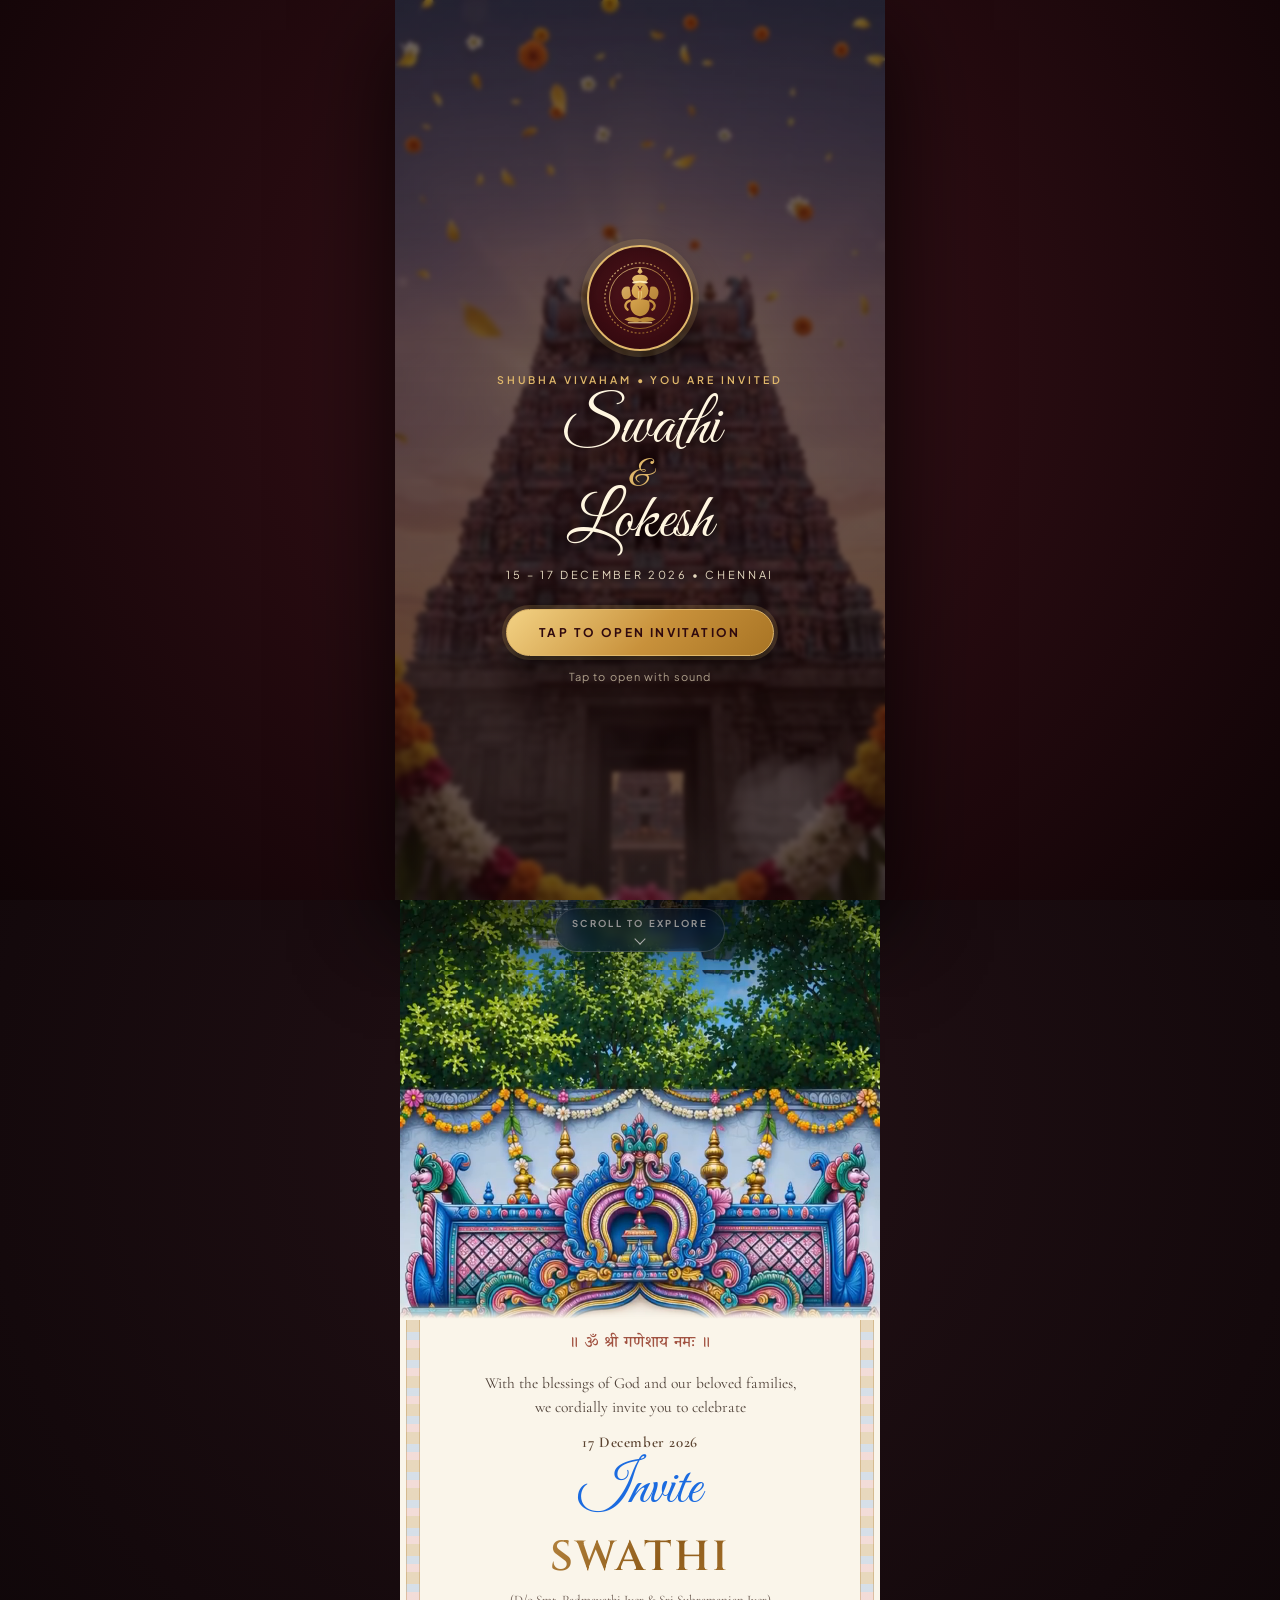
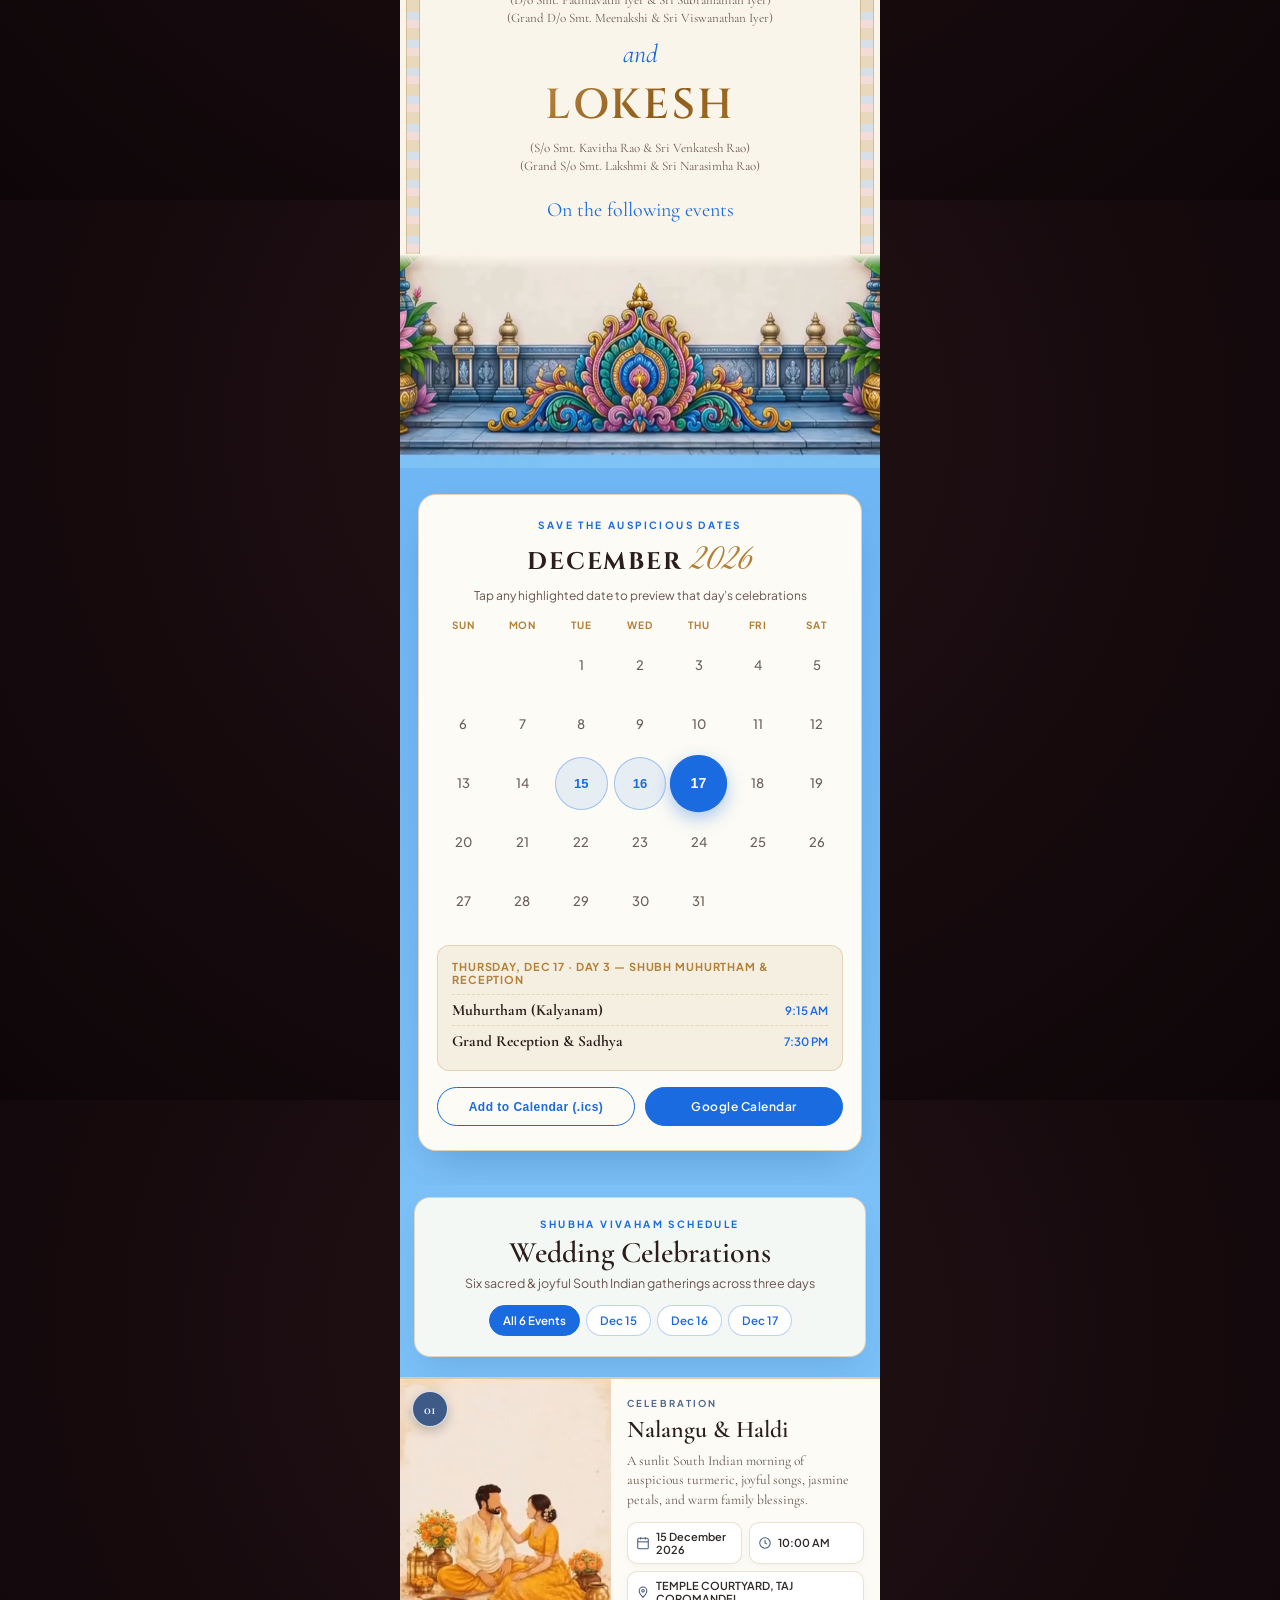
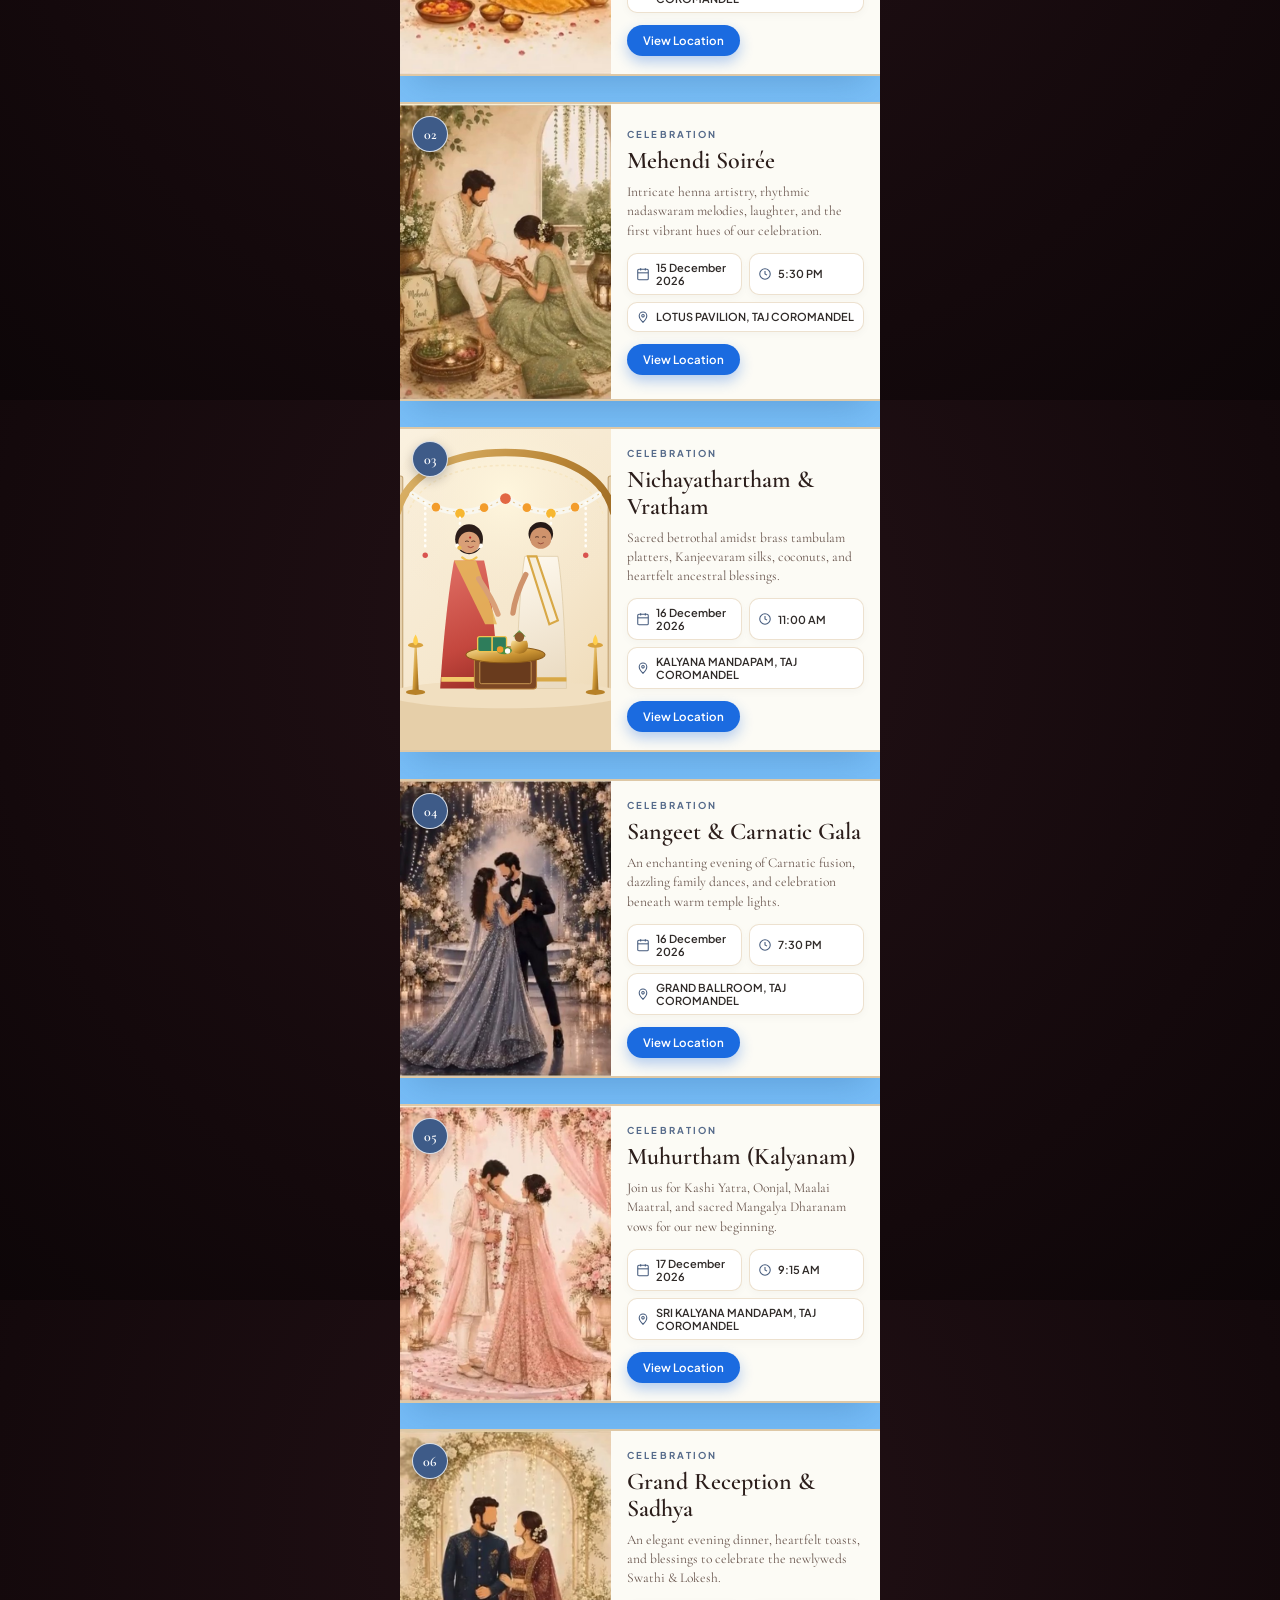
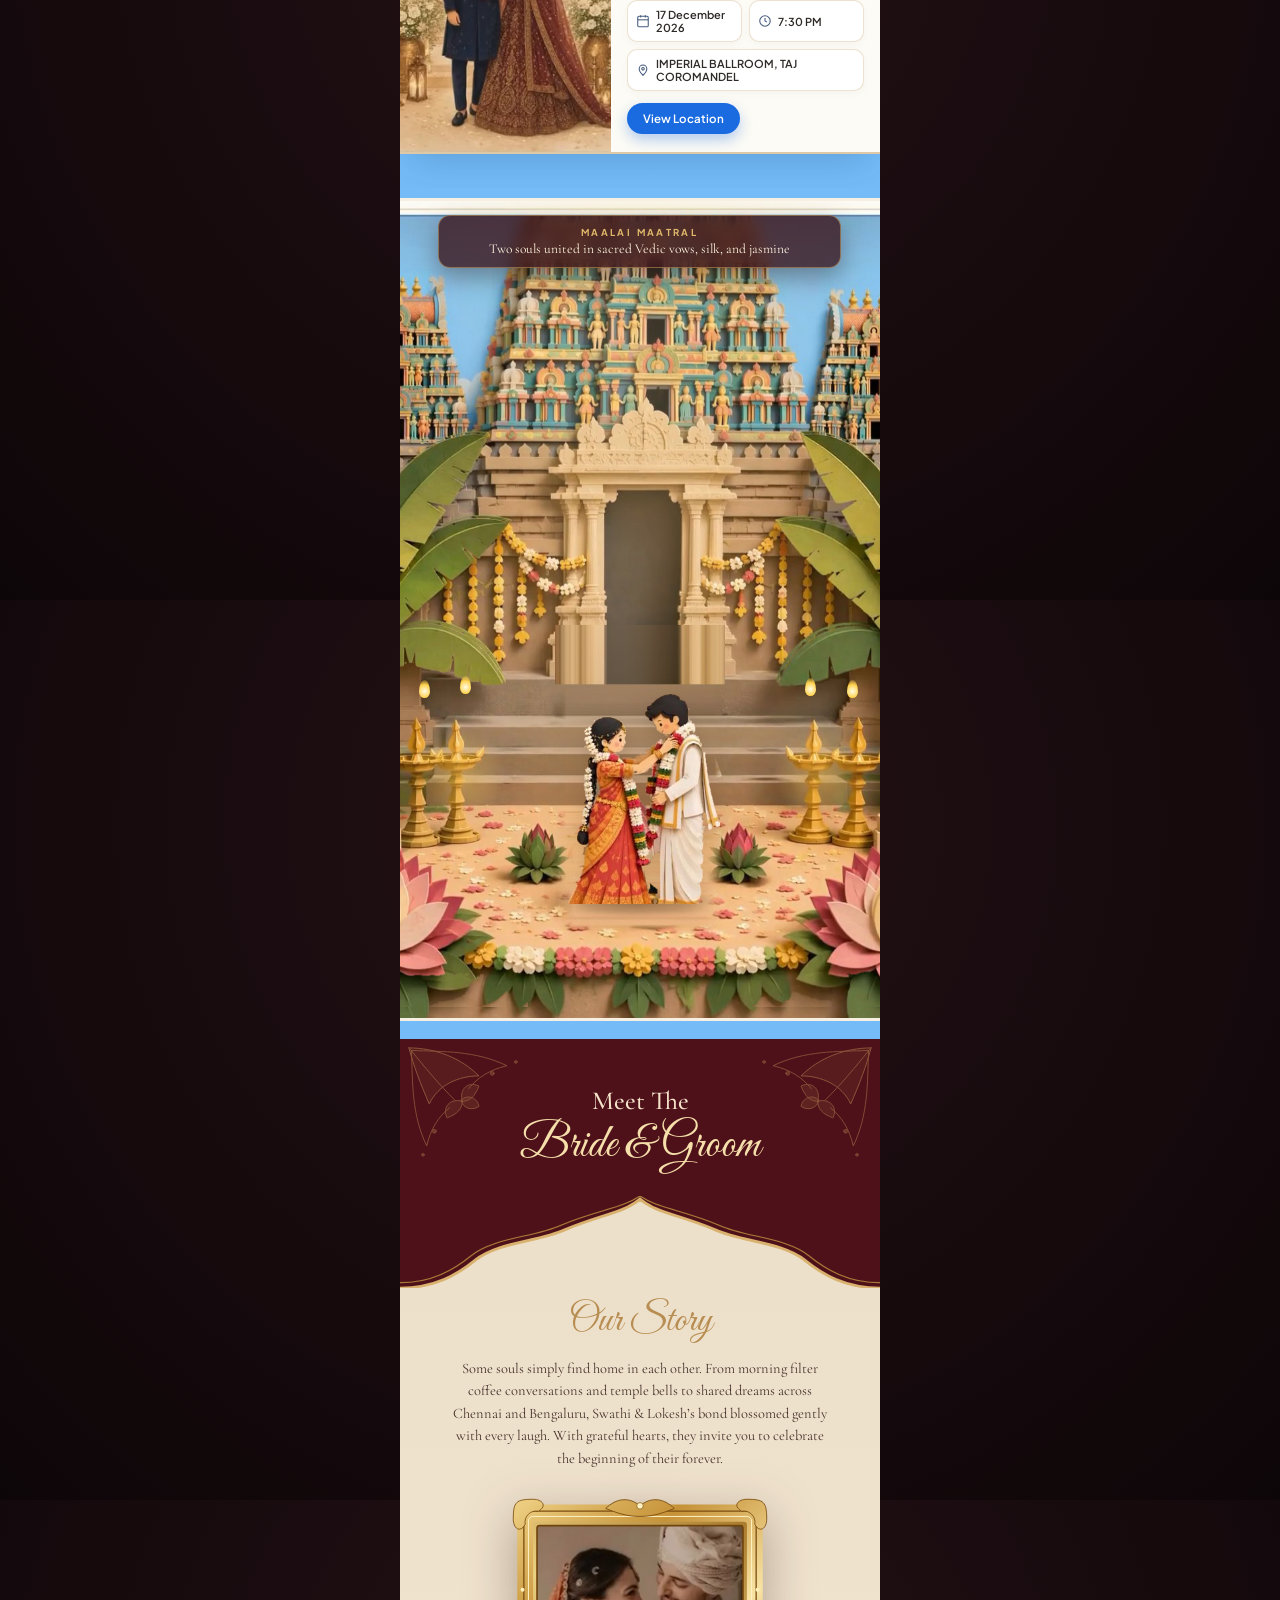
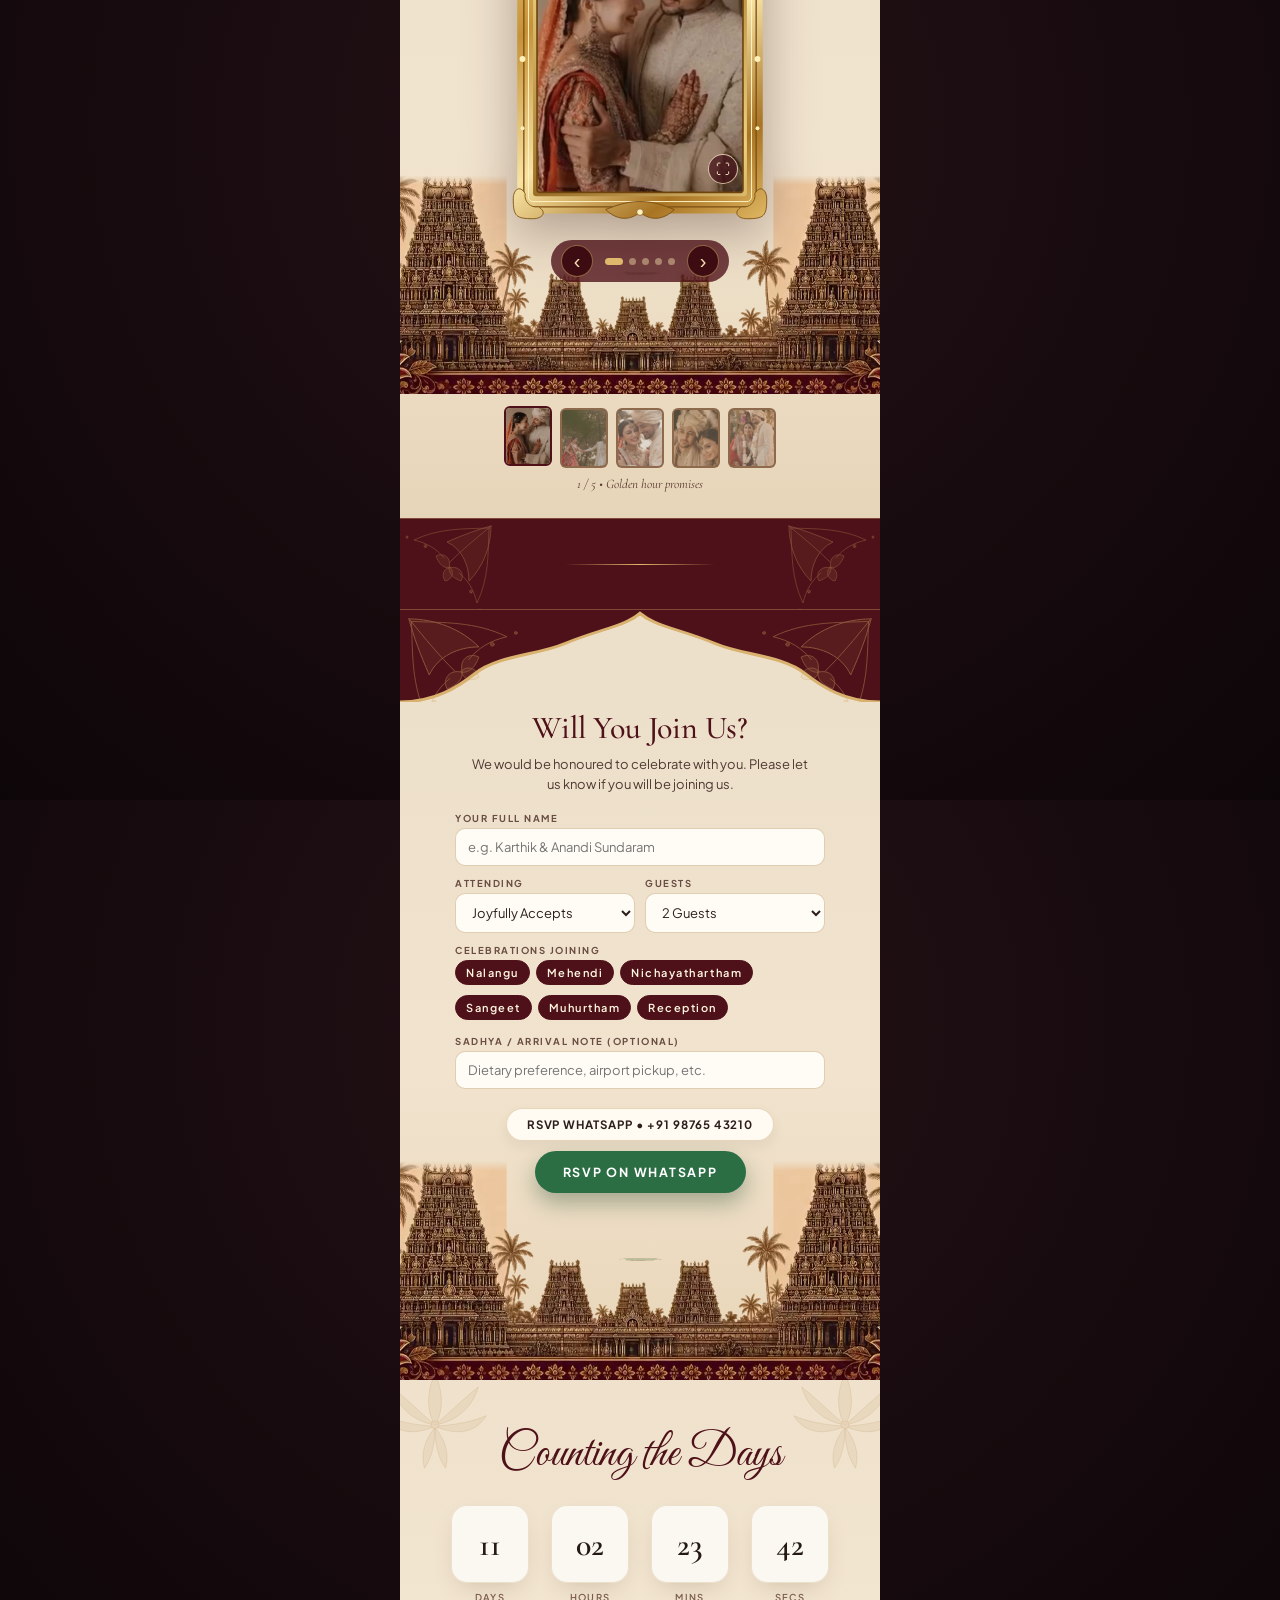
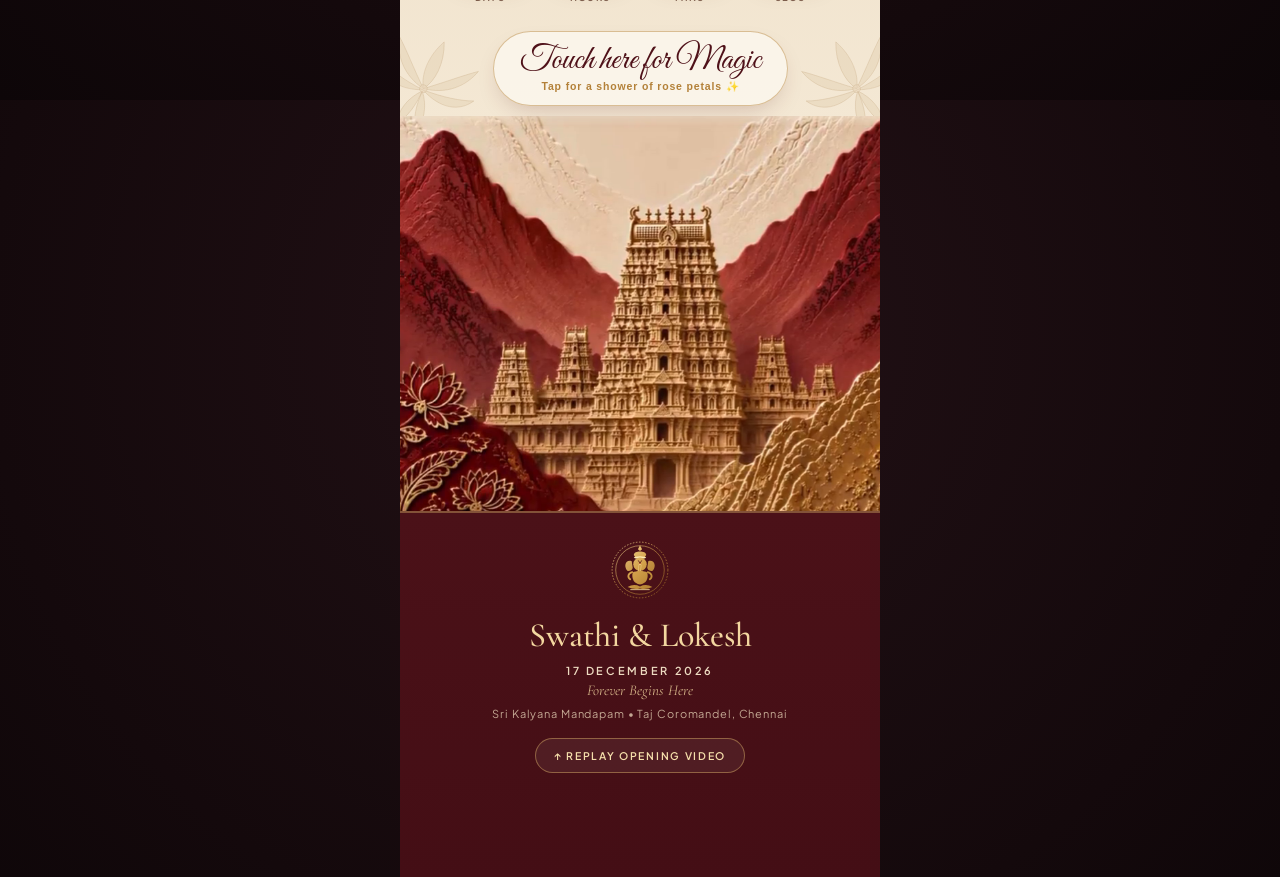
==== commit 8cbcce7a: "Fix diorama caption centering, ground couple without kalash, and add layered leaf/scene animations" ====
--- a/index.html
+++ b/index.html
@@ -209,12 +209,40 @@
       </div>
     </section>
 
-    <!-- SECTION 5: SACRED MAALAI MAATRAL TEMPLE DIORAMA -->
+    <!-- SECTION 5: MAALAI MAATRAL LAYERED ANIMATED TEMPLE DIORAMA -->
     <section id="sec-diorama" class="invite-section sec-diorama reveal-section">
       <div class="diorama-frame anim-scale-in" style="--d: 0.08s">
-        <img src="assets/diorama-temple-couple.jpg" alt="3D South Indian temple wedding diorama of bride and groom exchanging garlands" class="diorama-img" id="dioramaImg" />
+        <img src="assets/diorama-bg.jpg" alt="Carved South Indian temple mandapam courtyard" class="diorama-img" id="dioramaImg" />
+
+        <!-- Subtle golden temple sunbeam shimmer -->
+        <div class="diorama-sunbeams" aria-hidden="true"></div>
+
+        <!-- Swaying Banana Leaves (Left & Right) -->
+        <img src="assets/diorama-leaves-left.png" alt="" class="diorama-leaf diorama-leaf-left" aria-hidden="true" />
+        <img src="assets/diorama-leaves-right.png" alt="" class="diorama-leaf diorama-leaf-right" aria-hidden="true" />
+
+        <!-- Ground contact shadow & Repositioned Couple standing firmly on ground -->
+        <div class="diorama-couple-shadow" aria-hidden="true"></div>
+        <img src="assets/diorama-couple.png" alt="Sculpted South Indian bride and groom exchanging flower garlands" class="diorama-couple" />
+
+        <!-- Breathing Foreground Lotuses -->
+        <img src="assets/diorama-lotus-left.png" alt="" class="diorama-lotus diorama-lotus-left" aria-hidden="true" />
+        <img src="assets/diorama-lotus-right.png" alt="" class="diorama-lotus diorama-lotus-right" aria-hidden="true" />
+
+        <!-- Flickering Brass Oil Lamp Flames & Warm Glows -->
         <div class="diorama-lamp-glow left" aria-hidden="true"></div>
         <div class="diorama-lamp-glow right" aria-hidden="true"></div>
+        <span class="diorama-flame f1" aria-hidden="true"></span>
+        <span class="diorama-flame f2" aria-hidden="true"></span>
+        <span class="diorama-flame f3" aria-hidden="true"></span>
+        <span class="diorama-flame f4" aria-hidden="true"></span>
+
+        <!-- Subtle Drifting Flower Petals -->
+        <div class="diorama-ambient-petals" aria-hidden="true">
+          <span></span><span></span><span></span><span></span>
+          <span></span><span></span><span></span><span></span>
+        </div>
+
         <div class="diorama-caption anim-rise" style="--d: 0.25s">
           <span class="diorama-tag">MAALAI MAATRAL</span>
           <p>Two souls united in sacred Vedic vows, silk, and jasmine</p>
--- a/styles.css
+++ b/styles.css
@@ -551,8 +551,10 @@
 .scroll-cue {
   position: absolute;
   bottom: 18px;
-  left: 50%;
-  transform: translateX(-50%);
+  left: 0;
+  right: 0;
+  width: fit-content;
+  margin: 0 auto;
   z-index: 6;
   display: flex;
   flex-direction: column;
@@ -1107,7 +1109,7 @@
 }
 
 /* =========================================================
-   SECTION 5: MAALAI MAATRAL TEMPLE DIORAMA
+   SECTION 5: MAALAI MAATRAL LAYERED ANIMATED TEMPLE DIORAMA
    ========================================================= */
 .sec-diorama {
   background: #74bbf7;
@@ -1116,6 +1118,7 @@
 
 .diorama-frame {
   position: relative;
+  aspect-ratio: 720 / 1234;
   overflow: hidden;
   border-top: 3px solid #f7f0e2;
   border-bottom: 3px solid #f7f0e2;
@@ -1124,17 +1127,129 @@
 .diorama-img {
   display: block;
   width: 100%;
+  height: 100%;
+  object-fit: cover;
+  will-change: transform;
+}
+
+/* Warm temple sunbeam glow */
+.diorama-sunbeams {
+  position: absolute;
+  inset: 0;
+  z-index: 2;
+  pointer-events: none;
+  background: radial-gradient(ellipse at 50% 24%, rgba(255, 232, 175, 0.28) 0%, rgba(255, 214, 130, 0.08) 42%, transparent 72%);
+  animation: sunbeamPulse 5.2s ease-in-out infinite alternate;
+}
+
+@keyframes sunbeamPulse {
+  0% { opacity: 0.55; transform: scale(0.98); }
+  100% { opacity: 0.95; transform: scale(1.03); }
+}
+
+/* Ground contact shadow beneath repositioned couple */
+.diorama-couple-shadow {
+  position: absolute;
+  left: 34.5%;
+  top: 84.1%;
+  width: 30.8%;
+  height: 3.4%;
+  z-index: 3;
+  pointer-events: none;
+  border-radius: 50%;
+  background: radial-gradient(ellipse at center, rgba(64, 34, 14, 0.44) 0%, rgba(64, 34, 14, 0.16) 55%, transparent 78%);
+  filter: blur(2px);
+}
+
+/* Couple standing on the courtyard floor */
+.diorama-couple {
+  position: absolute;
+  left: 33.05%;
+  top: 58.35%;
+  width: 33.61%;
   height: auto;
+  z-index: 4;
+  pointer-events: none;
+  transform-origin: 50% 95%;
+  filter: drop-shadow(0 8px 12px rgba(58, 30, 12, 0.22));
+  animation: coupleBreathe 4.8s ease-in-out infinite;
+}
+
+@keyframes coupleBreathe {
+  0%, 100% { transform: translateY(0) scale(1); }
+  50% { transform: translateY(-1.5px) scale(1.007); }
+}
+
+/* Swaying Banana Leaves */
+.diorama-leaf {
+  position: absolute;
+  top: 27.96%;
+  height: auto;
+  z-index: 5;
+  pointer-events: none;
   will-change: transform;
 }
 
+.diorama-leaf-left {
+  left: -1%;
+  width: 31.8%;
+  transform-origin: 0% 62%;
+  animation: leafSwayLeft 4.4s ease-in-out infinite;
+}
+
+.diorama-leaf-right {
+  right: -1%;
+  width: 32.1%;
+  transform-origin: 100% 62%;
+  animation: leafSwayRight 4.9s ease-in-out infinite;
+}
+
+@keyframes leafSwayLeft {
+  0%, 100% { transform: rotate(0deg) translate3d(0, 0, 0); }
+  50% { transform: rotate(-2.4deg) translate3d(2px, 2px, 0); }
+}
+
+@keyframes leafSwayRight {
+  0%, 100% { transform: rotate(0deg) translate3d(0, 0, 0); }
+  50% { transform: rotate(2.4deg) translate3d(-2px, 2px, 0); }
+}
+
+/* Foreground Pink Lotuses */
+.diorama-lotus {
+  position: absolute;
+  top: 78.2%;
+  width: 27.2%;
+  height: auto;
+  z-index: 6;
+  pointer-events: none;
+  animation: lotusBreath 5.6s ease-in-out infinite;
+}
+
+.diorama-lotus-left {
+  left: -0.5%;
+  transform-origin: 20% 85%;
+}
+
+.diorama-lotus-right {
+  right: -0.5%;
+  transform-origin: 80% 85%;
+  animation-delay: 1.4s;
+}
+
+@keyframes lotusBreath {
+  0%, 100% { transform: scale(1) rotate(0deg); }
+  50% { transform: scale(1.028) rotate(1.1deg); }
+}
+
+/* Brass Oil Lamp Glows & Flickering Flames */
 .diorama-lamp-glow {
   position: absolute;
   bottom: 24%;
-  width: 90px;
-  height: 90px;
+  width: 96px;
+  height: 96px;
+  z-index: 5;
   border-radius: 50%;
-  background: radial-gradient(circle, rgba(255, 205, 85, 0.42) 0%, transparent 70%);
+  background: radial-gradient(circle, rgba(255, 205, 85, 0.45) 0%, transparent 70%);
   pointer-events: none;
   animation: lampFlicker 2.6s ease-in-out infinite alternate;
 }
@@ -1142,24 +1257,102 @@
 .diorama-lamp-glow.left { left: 2%; }
 .diorama-lamp-glow.right { right: 2%; animation-delay: 0.9s; }
 
+.diorama-flame {
+  position: absolute;
+  width: 11px;
+  height: 18px;
+  z-index: 6;
+  pointer-events: none;
+  border-radius: 50% 50% 50% 50% / 65% 65% 35% 35%;
+  background: radial-gradient(circle at 50% 62%, #fffce6 0%, #ffd24d 52%, rgba(255, 145, 24, 0) 100%);
+  filter: blur(0.6px);
+  animation: flameDance 1.5s ease-in-out infinite alternate;
+}
+
+.diorama-flame.f1 { left: 3.9%; top: 58.6%; }
+.diorama-flame.f2 { left: 12.6%; top: 58.2%; animation-delay: 0.4s; }
+.diorama-flame.f3 { left: 84.3%; top: 58.4%; animation-delay: 0.7s; }
+.diorama-flame.f4 { left: 93.1%; top: 58.6%; animation-delay: 1.1s; }
+
+@keyframes flameDance {
+  0% { transform: scale(0.92, 0.96) skewX(-2deg); opacity: 0.75; }
+  100% { transform: scale(1.12, 1.16) skewX(2deg); opacity: 1; }
+}
+
 @keyframes lampFlicker {
   0% { opacity: 0.45; transform: scale(0.92); }
-  100% { opacity: 0.9; transform: scale(1.08); }
-}
-
+  100% { opacity: 0.92; transform: scale(1.08); }
+}
+
+/* Gentle Ambient Falling Petals inside Diorama */
+.diorama-ambient-petals {
+  position: absolute;
+  inset: 0;
+  z-index: 7;
+  pointer-events: none;
+  overflow: hidden;
+}
+
+.diorama-ambient-petals span {
+  position: absolute;
+  top: -8%;
+  width: 9px;
+  height: 12px;
+  border-radius: 70% 30% 70% 30%;
+  background: linear-gradient(135deg, #f592a5 0%, #e04d6d 100%);
+  opacity: 0.78;
+  animation: dioramaPetalFall 7.5s linear infinite;
+}
+
+.diorama-ambient-petals span:nth-child(odd) {
+  background: linear-gradient(135deg, #ffcf56 0%, #f09526 100%);
+  width: 8px;
+  height: 10px;
+}
+
+.diorama-ambient-petals span:nth-child(1) { left: 16%; animation-duration: 7.2s; animation-delay: 0s; }
+.diorama-ambient-petals span:nth-child(2) { left: 28%; animation-duration: 8.6s; animation-delay: 1.4s; }
+.diorama-ambient-petals span:nth-child(3) { left: 41%; animation-duration: 6.9s; animation-delay: 2.8s; }
+.diorama-ambient-petals span:nth-child(4) { left: 53%; animation-duration: 8.1s; animation-delay: 0.7s; }
+.diorama-ambient-petals span:nth-child(5) { left: 64%; animation-duration: 7.6s; animation-delay: 3.5s; }
+.diorama-ambient-petals span:nth-child(6) { left: 76%; animation-duration: 9.0s; animation-delay: 2.1s; }
+.diorama-ambient-petals span:nth-child(7) { left: 35%; animation-duration: 7.8s; animation-delay: 4.4s; }
+.diorama-ambient-petals span:nth-child(8) { left: 82%; animation-duration: 6.6s; animation-delay: 5.1s; }
+
+@keyframes dioramaPetalFall {
+  0% {
+    transform: translate3d(0, 0, 0) rotate(0deg);
+    opacity: 0;
+  }
+  12% {
+    opacity: 0.82;
+  }
+  85% {
+    opacity: 0.75;
+  }
+  100% {
+    transform: translate3d(26px, 520px, 0) rotate(290deg);
+    opacity: 0;
+  }
+}
+
+/* Properly centered top caption banner (no translateX overridden by .anim-rise) */
 .diorama-caption {
   position: absolute;
   top: 14px;
-  left: 50%;
-  transform: translateX(-50%);
+  left: 0;
+  right: 0;
   width: 84%;
+  margin: 0 auto;
+  z-index: 9;
   padding: 10px 14px;
   border-radius: 12px;
-  background: rgba(54, 14, 20, 0.72);
+  background: rgba(54, 14, 20, 0.76);
   backdrop-filter: blur(8px);
   border: 1px solid rgba(224, 184, 107, 0.45);
   text-align: center;
   color: #fff6e0;
+  box-shadow: 0 10px 24px rgba(24, 6, 9, 0.35);
 }
 
 .diorama-tag {
